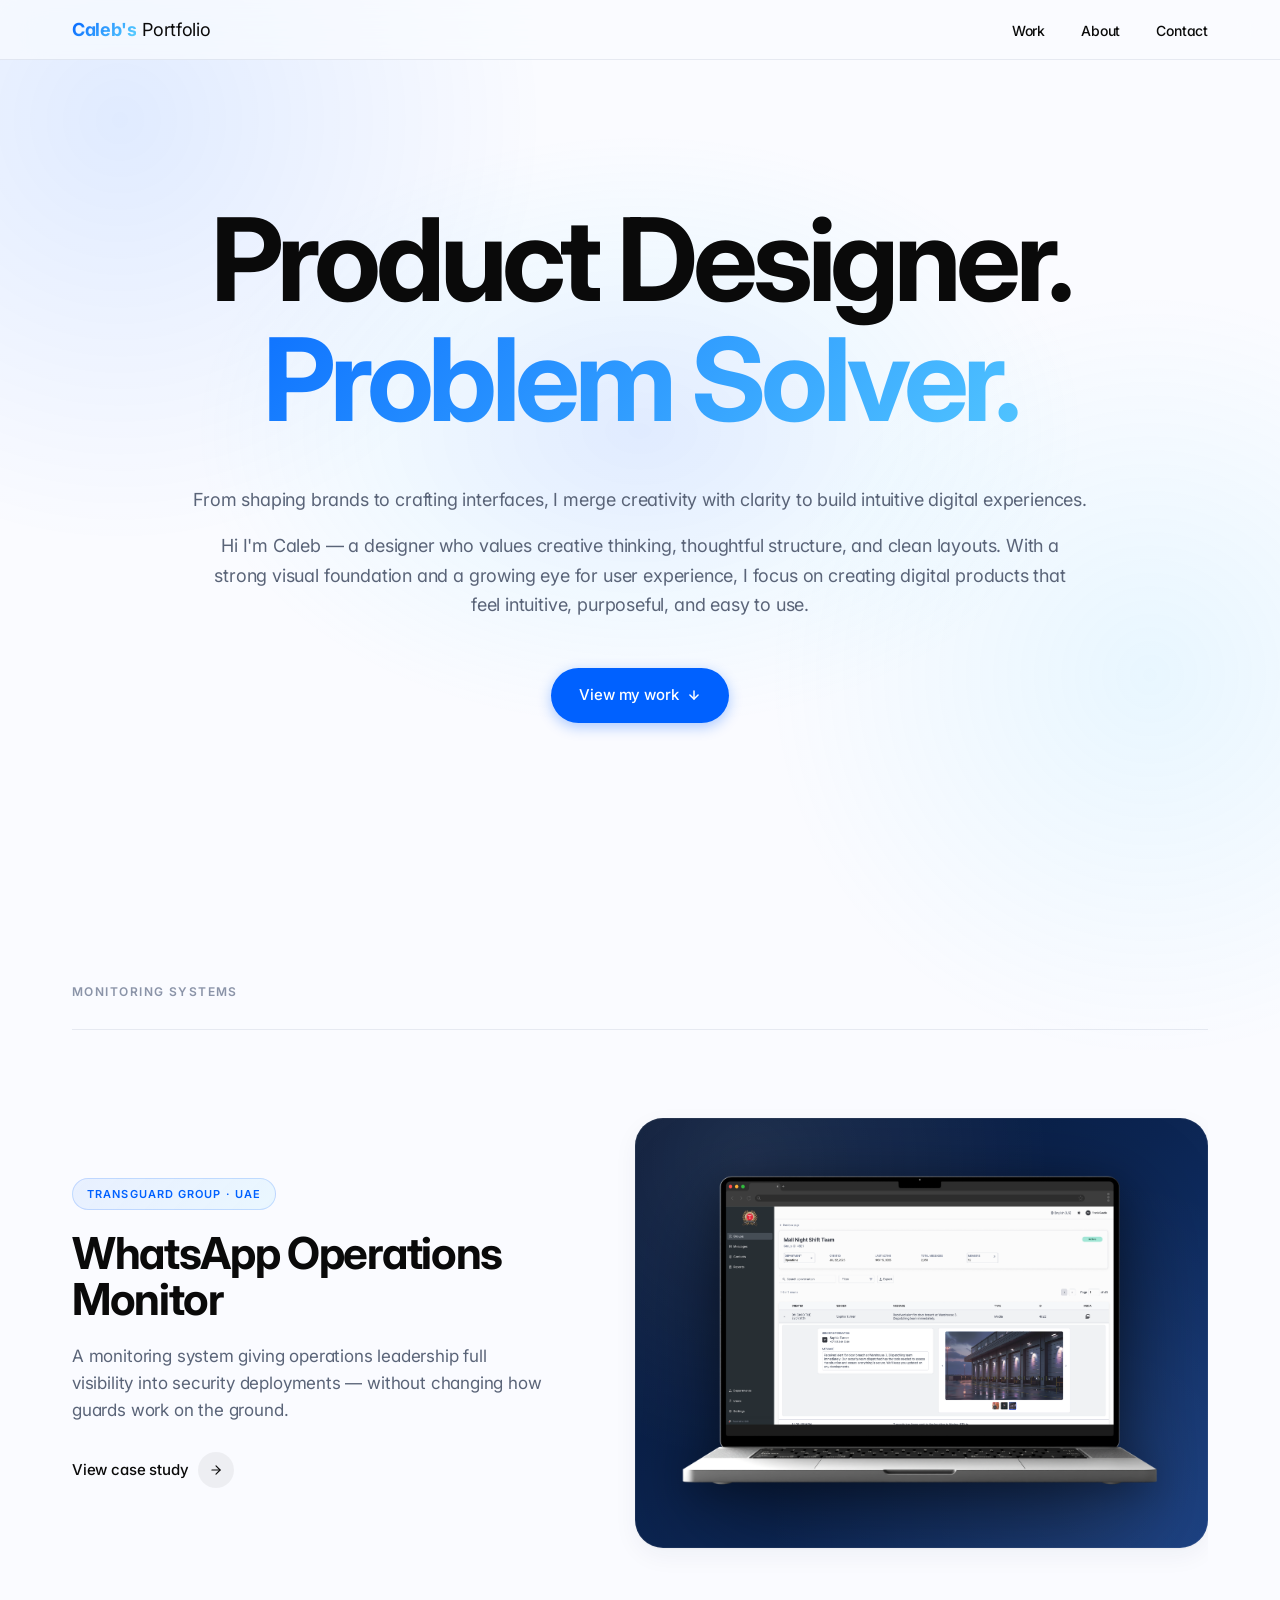
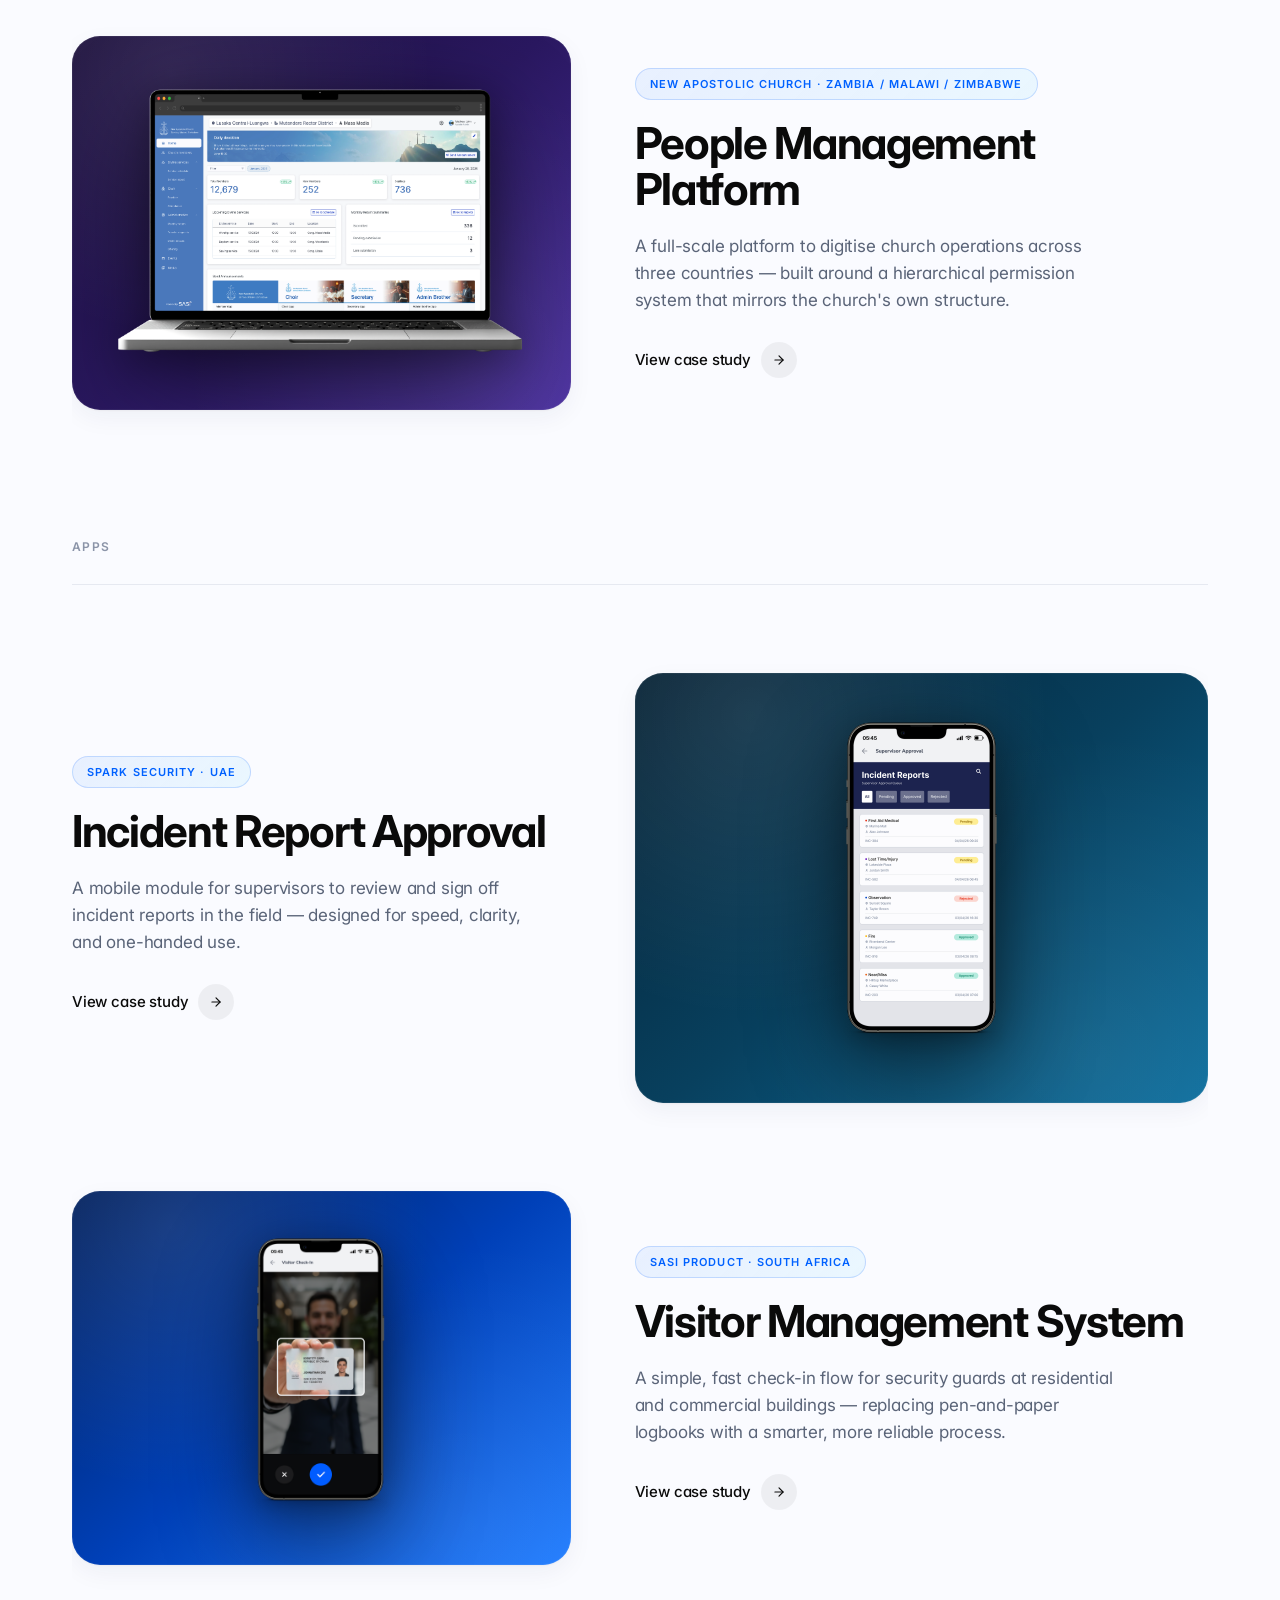
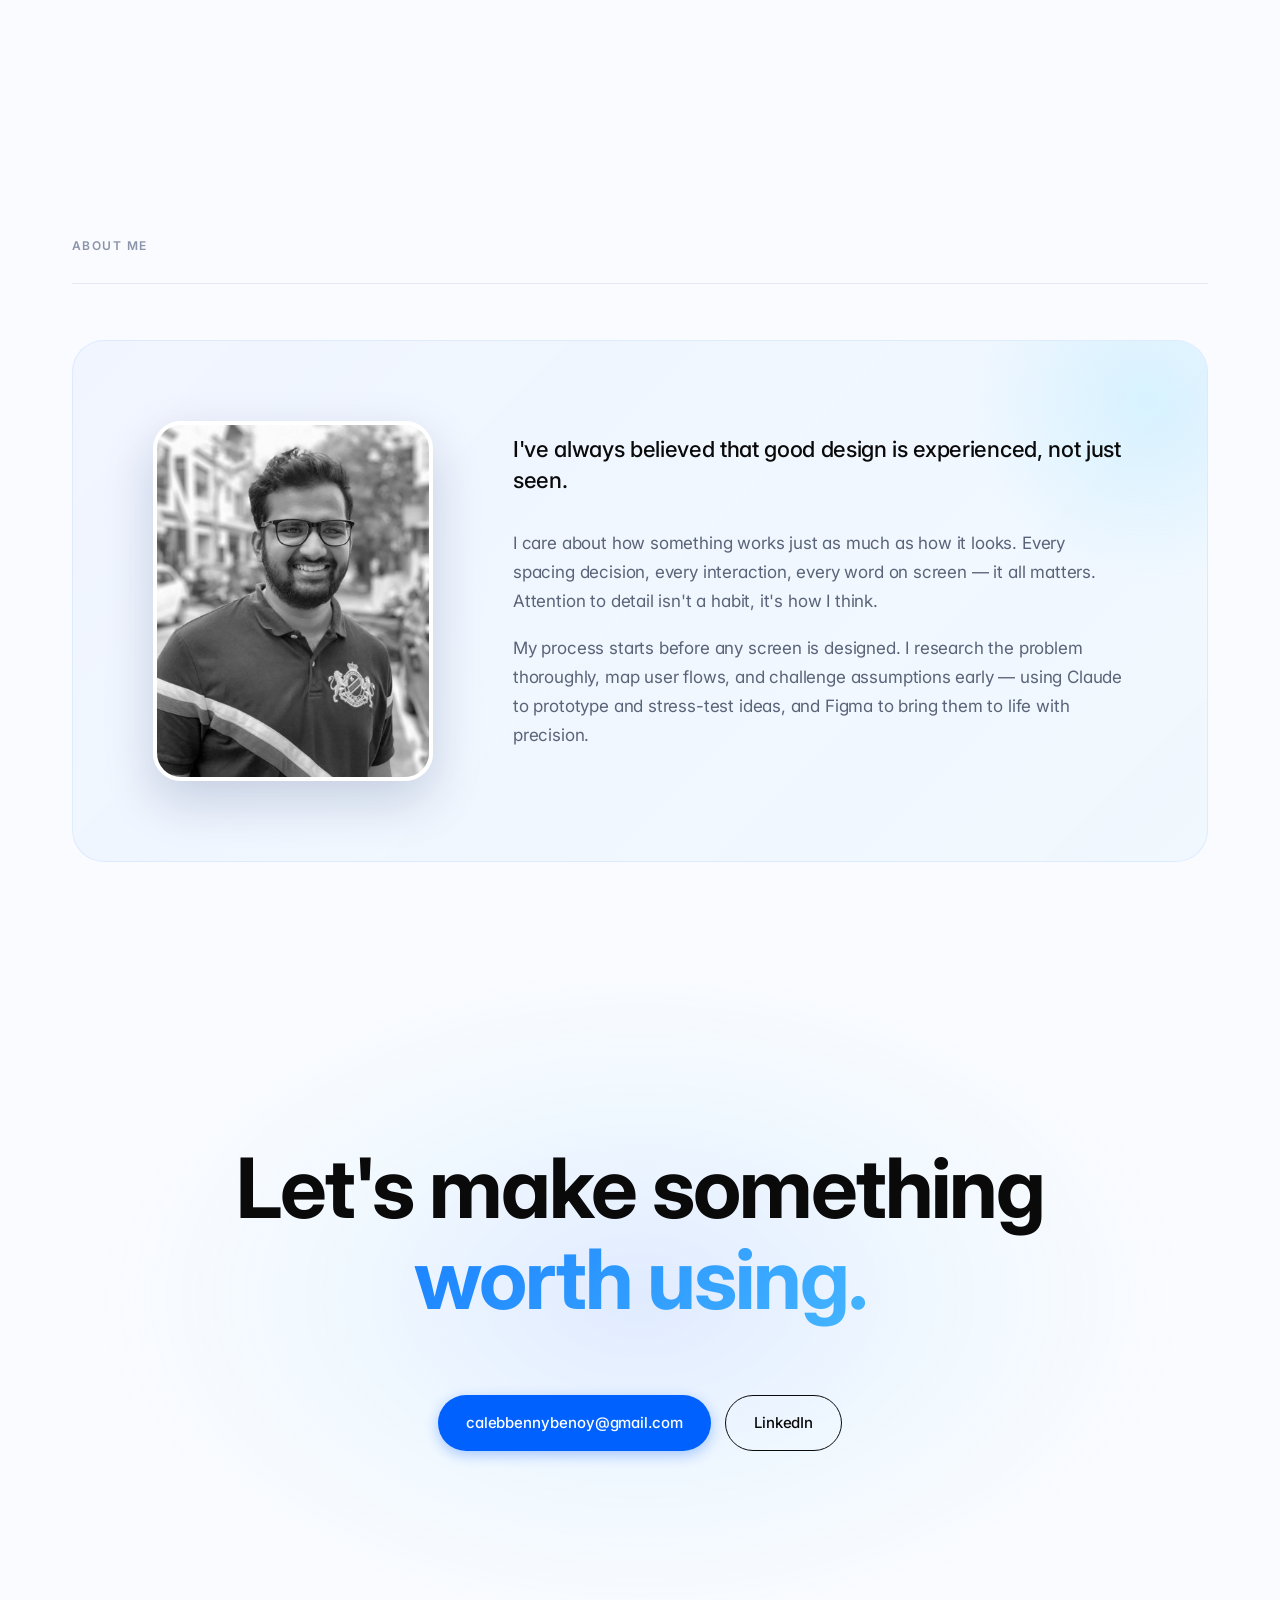
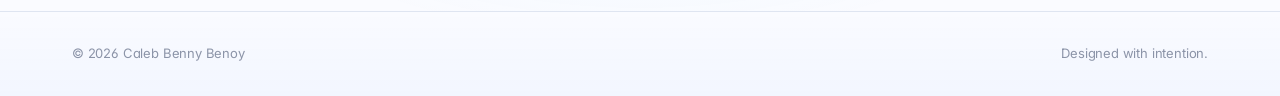
==== index.html @ bdde3ca7 "Initial portfolio upload" ====
<!doctype html>
<html lang="en">
<head>
  <meta charset="utf-8" />
  <meta name="viewport" content="width=device-width, initial-scale=1" />
  <title>Caleb Benny Benoy — Product Designer</title>
  <meta name="description" content="Caleb Benny Benoy — Product Designer based in Dubai. From shaping brands to crafting interfaces, I merge creativity with clarity to build intuitive digital experiences." />
  <link rel="preconnect" href="https://fonts.googleapis.com" />
  <link rel="preconnect" href="https://fonts.gstatic.com" crossorigin />
  <link href="https://fonts.googleapis.com/css2?family=Inter:wght@400;500;600;700&display=swap" rel="stylesheet" />
  <link rel="stylesheet" href="styles.css" />
</head>
<body>

  <!-- Nav -->
  <nav class="nav">
    <div class="nav-inner">
      <a href="#top" class="logo" aria-label="Caleb's Portfolio">
        <span class="logo-mark">Caleb's</span>
        <span class="logo-tail">Portfolio</span>
      </a>
      <ul class="nav-links">
        <li><a href="#work">Work</a></li>
        <li><a href="#about">About</a></li>
        <li><a href="#contact">Contact</a></li>
      </ul>
      <button class="nav-toggle" aria-label="Toggle menu" aria-expanded="false">
        <span></span><span></span>
      </button>
    </div>
  </nav>

  <!-- Hero -->
  <header class="hero" id="top">
    <div class="container">
      <h1>
        <span class="line">Product Designer.</span>
        <span class="line gradient-text">Problem Solver.</span>
      </h1>
      <p>From shaping brands to crafting interfaces, I merge creativity with clarity to build intuitive digital experiences.</p>
      <p>Hi I'm Caleb — a designer who values creative thinking, thoughtful structure, and clean layouts. With a strong visual foundation and a growing eye for user experience, I focus on creating digital products that feel intuitive, purposeful, and easy to use.</p>
      <div class="cta-wrap">
        <a href="#work" class="btn btn-primary">View my work
          <svg width="14" height="14" viewBox="0 0 24 24" fill="none" stroke="currentColor" stroke-width="2.5" stroke-linecap="round" stroke-linejoin="round" aria-hidden="true">
            <line x1="12" y1="5" x2="12" y2="19"></line>
            <polyline points="19 12 12 19 5 12"></polyline>
          </svg>
        </a>
      </div>
    </div>
  </header>

  <!-- Work -->
  <section id="work">
    <div class="container">

      <!-- Monitoring Systems -->
      <div class="work-group reveal">
        <span class="section-label">Monitoring Systems</span>

        <a href="project-1.html" class="project project-card">
          <div class="project-info">
            <span class="project-client">Transguard Group · UAE</span>
            <h3 class="project-title">WhatsApp Operations Monitor</h3>
            <p class="project-desc">A monitoring system giving operations leadership full visibility into security deployments — without changing how guards work on the ground.</p>
            <span class="project-link">View case study
              <span class="arrow">
                <svg viewBox="0 0 24 24" fill="none" stroke="currentColor" stroke-width="2" stroke-linecap="round" stroke-linejoin="round" aria-hidden="true">
                  <line x1="5" y1="12" x2="19" y2="12"></line>
                  <polyline points="12 5 19 12 12 19"></polyline>
                </svg>
              </span>
            </span>
          </div>
          <div class="project-visual tone-navy">
            <img class="mockup desktop" src="images/transguard-main.png" alt="Transguard messages preview" loading="lazy" decoding="async" />
          </div>
        </a>

        <a href="project-2.html" class="project project-card reverse">
          <div class="project-info">
            <span class="project-client">New Apostolic Church · Zambia / Malawi / Zimbabwe</span>
            <h3 class="project-title">People Management Platform</h3>
            <p class="project-desc">A full-scale platform to digitise church operations across three countries — built around a hierarchical permission system that mirrors the church's own structure.</p>
            <span class="project-link">View case study
              <span class="arrow">
                <svg viewBox="0 0 24 24" fill="none" stroke="currentColor" stroke-width="2" stroke-linecap="round" stroke-linejoin="round" aria-hidden="true">
                  <line x1="5" y1="12" x2="19" y2="12"></line>
                  <polyline points="12 5 19 12 12 19"></polyline>
                </svg>
              </span>
            </span>
          </div>
          <div class="project-visual tone-violet">
            <img class="mockup desktop" src="images/nachurch-main.png" alt="NA Church home page" loading="lazy" decoding="async" />
          </div>
        </a>
      </div>

      <!-- Apps -->
      <div class="work-group reveal">
        <span class="section-label">Apps</span>

        <a href="project-3.html" class="project project-card">
          <div class="project-info">
            <span class="project-client">Spark Security · UAE</span>
            <h3 class="project-title">Incident Report Approval</h3>
            <p class="project-desc">A mobile module for supervisors to review and sign off incident reports in the field — designed for speed, clarity, and one-handed use.</p>
            <span class="project-link">View case study
              <span class="arrow">
                <svg viewBox="0 0 24 24" fill="none" stroke="currentColor" stroke-width="2" stroke-linecap="round" stroke-linejoin="round" aria-hidden="true">
                  <line x1="5" y1="12" x2="19" y2="12"></line>
                  <polyline points="12 5 19 12 12 19"></polyline>
                </svg>
              </span>
            </span>
          </div>
          <div class="project-visual tone-teal">
            <img class="mockup phone" src="images/spark-main.png" alt="Spark supervisor approval" loading="lazy" decoding="async" />
          </div>
        </a>

        <a href="project-4.html" class="project project-card reverse">
          <div class="project-info">
            <span class="project-client">SASI Product · South Africa</span>
            <h3 class="project-title">Visitor Management System</h3>
            <p class="project-desc">A simple, fast check-in flow for security guards at residential and commercial buildings — replacing pen-and-paper logbooks with a smarter, more reliable process.</p>
            <span class="project-link">View case study
              <span class="arrow">
                <svg viewBox="0 0 24 24" fill="none" stroke="currentColor" stroke-width="2" stroke-linecap="round" stroke-linejoin="round" aria-hidden="true">
                  <line x1="5" y1="12" x2="19" y2="12"></line>
                  <polyline points="12 5 19 12 12 19"></polyline>
                </svg>
              </span>
            </span>
          </div>
          <div class="project-visual tone-cobalt">
            <img class="mockup phone" src="images/visitor-main.png" alt="Visitor scan ID screen" loading="lazy" decoding="async" />
          </div>
        </a>
      </div>

    </div>
  </section>

  <!-- About -->
  <section id="about" class="about reveal">
    <div class="container">
      <span class="section-label">About me</span>
      <div class="about-panel">
        <div class="about-grid">
          <img class="about-photo" src="images/caleb.jpg" alt="Caleb Benny Benoy" loading="lazy" decoding="async" />
          <div class="about-content">
            <p class="about-lead">I've always believed that good design is experienced, not just seen.</p>
            <p class="about-body">I care about how something works just as much as how it looks. Every spacing decision, every interaction, every word on screen — it all matters. Attention to detail isn't a habit, it's how I think.</p>
            <p class="about-body">My process starts before any screen is designed. I research the problem thoroughly, map user flows, and challenge assumptions early — using Claude to prototype and stress-test ideas, and Figma to bring them to life with precision.</p>
          </div>
        </div>
      </div>
    </div>
  </section>

  <!-- Contact -->
  <section id="contact" class="contact reveal">
    <div class="container">
      <h2>
        <span class="line">Let's make something</span>
        <span class="line gradient-text">worth using.</span>
      </h2>
      <div class="contact-actions">
        <a href="mailto:calebbennybenoy@gmail.com" class="btn btn-primary">calebbennybenoy@gmail.com</a>
        <a href="https://www.linkedin.com/in/calebbennybenoy/" target="_blank" rel="noopener" class="btn btn-outline">LinkedIn</a>
      </div>
    </div>
  </section>

  <!-- Footer -->
  <footer class="footer">
    <div class="footer-inner">
      <span>© 2026 Caleb Benny Benoy</span>
      <span>Designed with intention.</span>
    </div>
  </footer>

  <script src="script.js"></script>
</body>
</html>
---- styles.css ----
/* ============================================================
   Caleb Benny Benoy — Portfolio
   ============================================================ */

:root {
  --bg: #fafbff;
  --bg-tint: #f3f6ff;
  --text: #0a0a0a;
  --text-soft: #5a6478;
  --text-muted: #8b94a8;
  --border: rgba(10, 30, 80, 0.08);
  --grad-from: #0061ff;
  --grad-to: #60d7ff;
  --gradient: linear-gradient(135deg, #0061ff 0%, #60d7ff 100%);

  /* Per-project tinted panels — all dark for a premium product-shot feel,
     but each tinted differently so the work section reads with rhythm. */
  --panel-navy: linear-gradient(140deg, #061634 0%, #0c2552 50%, #143b80 100%);
  --panel-violet: linear-gradient(140deg, #1a0e3a 0%, #2a1860 50%, #4a2fa0 100%);
  --panel-teal: linear-gradient(140deg, #042033 0%, #08405e 50%, #0c6e9e 100%);
  --panel-cobalt: linear-gradient(140deg, #001f5c 0%, #0040b8 50%, #1f7cff 100%);

  --shadow-card: 0 1px 2px rgba(10, 10, 10, 0.04), 0 8px 24px rgba(10, 30, 80, 0.05);
  --shadow-card-hover: 0 4px 12px rgba(0, 97, 255, 0.10), 0 28px 70px rgba(0, 97, 255, 0.20);
  --shadow-mockup: 0 30px 60px rgba(0, 0, 0, 0.45), 0 10px 24px rgba(0, 0, 0, 0.32);
  --ease: cubic-bezier(0.22, 1, 0.36, 1);
}

* { box-sizing: border-box; margin: 0; padding: 0; }

html { scroll-behavior: smooth; -webkit-text-size-adjust: 100%; }

body {
  font-family: 'Inter', -apple-system, BlinkMacSystemFont, 'Segoe UI', sans-serif;
  background: var(--bg);
  color: var(--text);
  line-height: 1.5;
  -webkit-font-smoothing: antialiased;
  -moz-osx-font-smoothing: grayscale;
  font-feature-settings: 'cv11', 'ss01';
  letter-spacing: -0.011em;
  position: relative;
  overflow-x: hidden;
}

/* Soft ambient color washes that make the page feel alive
   without competing with content. */
body::before,
body::after {
  content: '';
  position: fixed;
  z-index: -1;
  border-radius: 50%;
  pointer-events: none;
  will-change: transform;
}

body::before {
  width: 1000px;
  height: 1000px;
  top: -380px;
  left: -380px;
  background: radial-gradient(circle, rgba(0, 97, 255, 0.10), transparent 60%);
}

body::after {
  width: 900px;
  height: 900px;
  top: 25%;
  right: -320px;
  background: radial-gradient(circle, rgba(96, 215, 255, 0.11), transparent 60%);
}

a { color: inherit; text-decoration: none; }
img { max-width: 100%; display: block; }
button { font-family: inherit; cursor: pointer; border: none; background: none; }

.container {
  max-width: 1200px;
  margin: 0 auto;
  padding: 0 32px;
  position: relative;
  z-index: 1;
}

.gradient-text {
  background: var(--gradient);
  -webkit-background-clip: text;
  background-clip: text;
  -webkit-text-fill-color: transparent;
  color: transparent;
  /* Prevent descender clipping on bg-clip text */
  padding-bottom: 0.12em;
  display: inline-block;
}

/* ============================================================
   Navigation
   ============================================================ */

.nav {
  position: fixed;
  top: 0;
  left: 0;
  right: 0;
  z-index: 100;
  background: rgba(250, 251, 255, 0.72);
  backdrop-filter: saturate(180%) blur(20px);
  -webkit-backdrop-filter: saturate(180%) blur(20px);
  border-bottom: 1px solid var(--border);
  will-change: transform;
  contain: layout style;
}

.nav-inner {
  max-width: 1200px;
  margin: 0 auto;
  padding: 16px 32px;
  display: flex;
  align-items: center;
  justify-content: space-between;
}

.logo {
  font-size: 18px;
  letter-spacing: -0.02em;
  display: flex;
  gap: 6px;
}

.logo-mark {
  font-weight: 700;
  background: var(--gradient);
  -webkit-background-clip: text;
  background-clip: text;
  -webkit-text-fill-color: transparent;
}

.logo-tail { font-weight: 400; color: var(--text); }

.nav-links {
  display: flex;
  gap: 36px;
  list-style: none;
}

.nav-links a {
  font-size: 14px;
  font-weight: 500;
  color: var(--text);
  transition: opacity 0.2s var(--ease);
}

.nav-links a:hover { opacity: 0.6; }

.nav-toggle {
  display: none;
  width: 28px;
  height: 28px;
  position: relative;
}

.nav-toggle span {
  position: absolute;
  left: 4px;
  right: 4px;
  height: 1.5px;
  background: var(--text);
  transition: transform 0.3s var(--ease), opacity 0.2s var(--ease);
}

.nav-toggle span:nth-child(1) { top: 9px; }
.nav-toggle span:nth-child(2) { top: 18px; }

/* ============================================================
   Hero
   ============================================================ */

.hero {
  padding: 200px 0 140px;
  text-align: center;
  position: relative;
}

.hero::before {
  content: '';
  position: absolute;
  top: 50%;
  left: 50%;
  transform: translate(-50%, -50%) translateZ(0);
  width: 900px;
  height: 600px;
  background: radial-gradient(ellipse at center,
    rgba(0, 97, 255, 0.10) 0%,
    rgba(96, 215, 255, 0.06) 40%,
    transparent 70%);
  z-index: 0;
  pointer-events: none;
}

.hero h1 {
  font-size: clamp(56px, 9vw, 124px);
  font-weight: 700;
  line-height: 1.04;
  letter-spacing: -0.045em;
  margin-bottom: 32px;
}

.hero h1 .line {
  display: block;
  opacity: 0;
  transform: translateY(28px);
  animation: heroRise 0.9s var(--ease) forwards;
}

.hero h1 .line:nth-child(1) { animation-delay: 0.15s; }
.hero h1 .line:nth-child(2) { animation-delay: 0.3s; }

.hero p {
  font-size: 18px;
  line-height: 1.65;
  color: var(--text-soft);
  max-width: 880px;
  margin: 0 auto 16px;
  opacity: 0;
  transform: translateY(20px);
  animation: heroRise 0.9s var(--ease) 0.5s forwards;
  text-wrap: pretty;
}

.hero p:first-of-type {
  max-width: min(1140px, calc(100vw - 48px));
}

.hero p + p {
  animation-delay: 0.6s;
  margin-bottom: 48px;
}

.hero .cta-wrap {
  opacity: 0;
  transform: translateY(20px);
  animation: heroRise 0.9s var(--ease) 0.75s forwards;
}

@keyframes heroRise {
  to { opacity: 1; transform: translateY(0); }
}

.btn {
  display: inline-flex;
  align-items: center;
  gap: 8px;
  padding: 16px 28px;
  border-radius: 999px;
  font-size: 15px;
  font-weight: 500;
  letter-spacing: -0.005em;
  transition: transform 0.2s var(--ease), box-shadow 0.2s var(--ease), background 0.2s var(--ease);
}

.btn-primary {
  background: var(--grad-from);
  color: white;
  box-shadow: 0 4px 14px rgba(0, 97, 255, 0.32);
}

.btn-primary:hover {
  transform: translateY(-1px);
  box-shadow: 0 8px 26px rgba(0, 97, 255, 0.42);
  background: #0052d6;
}

.btn-outline {
  border: 1.5px solid var(--text);
  color: var(--text);
}

.btn-outline:hover {
  background: var(--text);
  color: white;
  transform: translateY(-1px);
}

/* ============================================================
   Section frame
   ============================================================ */

section {
  padding: 120px 0;
  position: relative;
}

.section-label {
  display: block;
  font-size: 12px;
  font-weight: 600;
  text-transform: uppercase;
  letter-spacing: 0.12em;
  color: var(--text-muted);
  padding-bottom: 28px;
  margin-bottom: 56px;
  border-bottom: 1px solid var(--border);
}

/* ============================================================
   Work cards
   ============================================================ */

.work-group {
  margin-bottom: 96px;
  content-visibility: auto;
  contain-intrinsic-size: auto 800px;
}
.work-group:last-child { margin-bottom: 0; }

.project {
  display: grid;
  grid-template-columns: 1fr 1.15fr;
  gap: 64px;
  align-items: center;
  padding: 32px 0;
  margin-bottom: 24px;
}

.project:last-child { margin-bottom: 0; }

.project.reverse .project-info { order: 2; }
.project.reverse .project-visual { order: 1; }

.project-info {
  display: flex;
  flex-direction: column;
  gap: 20px;
}

.project-client {
  display: inline-flex;
  align-items: center;
  align-self: flex-start;
  font-size: 11px;
  font-weight: 600;
  text-transform: uppercase;
  letter-spacing: 0.1em;
  color: var(--grad-from);
  background: linear-gradient(135deg, rgba(0, 97, 255, 0.07), rgba(96, 215, 255, 0.10));
  border: 1px solid rgba(0, 97, 255, 0.18);
  padding: 7px 14px;
  border-radius: 999px;
  width: fit-content;
  max-width: 100%;
}

.project-title {
  font-size: clamp(32px, 4vw, 44px);
  font-weight: 700;
  line-height: 1.05;
  letter-spacing: -0.03em;
  color: var(--text);
}

.project-desc {
  font-size: 17px;
  line-height: 1.6;
  color: var(--text-soft);
  max-width: 480px;
}

.project-link {
  display: inline-flex;
  align-items: center;
  gap: 10px;
  font-size: 15px;
  font-weight: 500;
  color: var(--text);
  margin-top: 8px;
  width: fit-content;
  transition: color 0.2s var(--ease);
}

.project-link .arrow {
  display: inline-flex;
  width: 36px;
  height: 36px;
  border-radius: 999px;
  background: rgba(10, 10, 10, 0.05);
  align-items: center;
  justify-content: center;
  transition: background 0.25s var(--ease), color 0.25s var(--ease), transform 0.25s var(--ease);
}

.project-link .arrow svg { width: 14px; height: 14px; }

.project-card:hover .project-link { color: var(--grad-from); }
.project-card:hover .project-link .arrow {
  background: var(--gradient);
  color: white;
  transform: translateX(4px);
}

.project-visual {
  position: relative;
  aspect-ratio: 4 / 3;
  border-radius: 28px;
  overflow: hidden;
  display: flex;
  align-items: center;
  justify-content: center;
  padding: 36px;
  transition: transform 0.4s var(--ease);
  cursor: pointer;
  box-shadow: var(--shadow-card);
  will-change: transform;
}

.project-visual.tone-navy   { background: var(--panel-navy); }
.project-visual.tone-violet { background: var(--panel-violet); }
.project-visual.tone-teal   { background: var(--panel-teal); }
.project-visual.tone-cobalt { background: var(--panel-cobalt); }

.project-visual::before {
  content: '';
  position: absolute;
  inset: 0;
  background:
    radial-gradient(circle at 20% 10%, rgba(255, 255, 255, 0.10), transparent 50%),
    radial-gradient(circle at 80% 90%, rgba(255, 255, 255, 0.06), transparent 55%);
  pointer-events: none;
}

.project-visual::after {
  content: '';
  position: absolute;
  inset: 0;
  border-radius: inherit;
  border: 1px solid rgba(255, 255, 255, 0.06);
  pointer-events: none;
}

.project-card:hover .project-visual {
  transform: translateY(-6px);
}

/* Single floating mockup — transparent PNG, no chrome behind it */
.mockup {
  position: relative;
  z-index: 1;
  max-width: 100%;
  max-height: 100%;
  filter: drop-shadow(0 30px 50px rgba(0, 0, 0, 0.45))
          drop-shadow(0 8px 18px rgba(0, 0, 0, 0.30));
  transition: transform 0.5s var(--ease);
}

.mockup.desktop {
  width: 100%;
  max-height: 100%;
  object-fit: contain;
}

.mockup.phone {
  height: 100%;
  width: auto;
  max-width: 100%;
  object-fit: contain;
}

.project-card:hover .mockup { transform: translateY(-4px); }

/* ============================================================
   About
   ============================================================ */

.about {
  padding: 120px 0;
}

.about-panel {
  background: linear-gradient(135deg,
    rgba(0, 97, 255, 0.04) 0%,
    rgba(96, 215, 255, 0.06) 100%);
  border: 1px solid rgba(0, 97, 255, 0.08);
  border-radius: 32px;
  padding: 80px;
  position: relative;
  overflow: hidden;
}

.about-panel::before {
  content: '';
  position: absolute;
  top: -120px;
  right: -120px;
  width: 360px;
  height: 360px;
  border-radius: 50%;
  background: radial-gradient(circle, rgba(96, 215, 255, 0.18), transparent 70%);
  pointer-events: none;
}

.about-grid {
  display: grid;
  grid-template-columns: auto 1fr;
  gap: 80px;
  align-items: center;
  position: relative;
  z-index: 1;
}

.about-content { max-width: 640px; }

.about-lead {
  font-size: 22px;
  line-height: 1.45;
  font-weight: 500;
  color: var(--text);
  margin-bottom: 32px;
  letter-spacing: -0.015em;
}

.about-body {
  font-size: 17px;
  line-height: 1.7;
  color: var(--text-soft);
  margin-bottom: 18px;
}

.about-photo {
  width: 280px;
  height: 360px;
  border-radius: 28px;
  object-fit: cover;
  box-shadow: 0 20px 50px rgba(0, 30, 90, 0.18);
  border: 4px solid white;
}

/* ============================================================
   Contact
   ============================================================ */

.contact {
  text-align: center;
  padding: 160px 0;
  position: relative;
  overflow: hidden;
}

.contact::before {
  content: '';
  position: absolute;
  top: 50%;
  left: 50%;
  transform: translate(-50%, -50%);
  width: 1100px;
  height: 700px;
  background: radial-gradient(ellipse at center,
    rgba(0, 97, 255, 0.10) 0%,
    rgba(96, 215, 255, 0.06) 40%,
    transparent 70%);
  z-index: 0;
  pointer-events: none;
}

.contact h2 {
  font-size: clamp(44px, 6.5vw, 88px);
  font-weight: 700;
  line-height: 1.1;
  letter-spacing: -0.025em;
  margin-bottom: 56px;
  padding-bottom: 0.05em;
}

.contact h2 .line { display: block; }

.contact-actions {
  display: flex;
  gap: 14px;
  justify-content: center;
  flex-wrap: wrap;
  position: relative;
  z-index: 1;
}

/* ============================================================
   Footer
   ============================================================ */

.footer {
  border-top: 1px solid var(--border);
  padding: 32px 0;
  font-size: 13px;
  color: var(--text-muted);
  background: linear-gradient(to bottom, transparent, rgba(0, 97, 255, 0.03));
}

.footer-inner {
  max-width: 1200px;
  margin: 0 auto;
  padding: 0 32px;
  display: flex;
  justify-content: space-between;
  align-items: center;
  flex-wrap: wrap;
  gap: 12px;
}

/* ============================================================
   Project (case study) page
   ============================================================ */

.case {
  padding: 200px 0 160px;
  text-align: center;
  min-height: 70vh;
  display: flex;
  flex-direction: column;
  justify-content: center;
}

.case-eyebrow {
  font-size: 12px;
  font-weight: 600;
  text-transform: uppercase;
  letter-spacing: 0.12em;
  color: var(--text-muted);
  margin-bottom: 24px;
}

.case h1 {
  font-size: clamp(40px, 6vw, 72px);
  font-weight: 700;
  line-height: 1.05;
  letter-spacing: -0.035em;
  max-width: 880px;
  margin: 0 auto 32px;
}

.case-soon {
  font-size: 17px;
  color: var(--text-soft);
  margin-bottom: 48px;
}

.case-back {
  display: inline-flex;
  align-items: center;
  gap: 8px;
  font-size: 15px;
  font-weight: 500;
  color: var(--text);
  align-self: center;
  margin: 0 auto;
  transition: color 0.2s var(--ease);
}

.case-back:hover { color: var(--grad-from); }

/* ============================================================
   Scroll-reveal
   ============================================================ */

.reveal {
  opacity: 0;
  transform: translateY(24px);
  transition: opacity 0.6s var(--ease), transform 0.6s var(--ease);
  will-change: opacity, transform;
}

.reveal.in {
  opacity: 1;
  transform: translateY(0);
  will-change: auto;
}

/* ============================================================
   Responsive
   ============================================================ */

@media (max-width: 900px) {
  .container { padding: 0 24px; }

  .nav-inner { padding: 14px 24px; }

  .nav-links {
    position: absolute;
    top: 100%;
    left: 0;
    right: 0;
    flex-direction: column;
    gap: 0;
    background: rgba(250, 251, 255, 0.96);
    backdrop-filter: saturate(180%) blur(20px);
    border-bottom: 1px solid var(--border);
    padding: 8px 24px 16px;
    transform: translateY(-8px);
    opacity: 0;
    pointer-events: none;
    transition: opacity 0.2s var(--ease), transform 0.2s var(--ease);
  }

  .nav-links.open { opacity: 1; transform: translateY(0); pointer-events: auto; }
  .nav-links li { padding: 10px 0; border-bottom: 1px solid var(--border); }
  .nav-links li:last-child { border-bottom: none; }
  .nav-toggle { display: block; }

  .hero { padding: 140px 0 100px; }

  section { padding: 80px 0; }

  .project {
    grid-template-columns: 1fr;
    gap: 32px;
  }

  .project.reverse .project-info,
  .project.reverse .project-visual { order: initial; }

  .project-visual { aspect-ratio: 5 / 4; padding: 28px; }

  .about-panel { padding: 48px 32px; }

  .about-grid {
    grid-template-columns: 1fr;
    gap: 40px;
    text-align: left;
  }

  .about-photo { width: 220px; height: 280px; }

  .contact { padding: 100px 0; }

  .footer-inner { padding: 0 24px; flex-direction: column; align-items: flex-start; }
}

@media (max-width: 520px) {
  .hero h1 { font-size: 56px; }
  .project-visual { padding: 20px; }
  .about-panel { padding: 36px 24px; border-radius: 24px; }
}

@media (prefers-reduced-motion: reduce) {
  *, *::before, *::after { animation-duration: 0.01ms !important; transition-duration: 0.01ms !important; }
  .reveal { opacity: 1; transform: none; }
  .hero h1 .line, .hero p, .hero .cta-wrap { opacity: 1; transform: none; animation: none; }
}
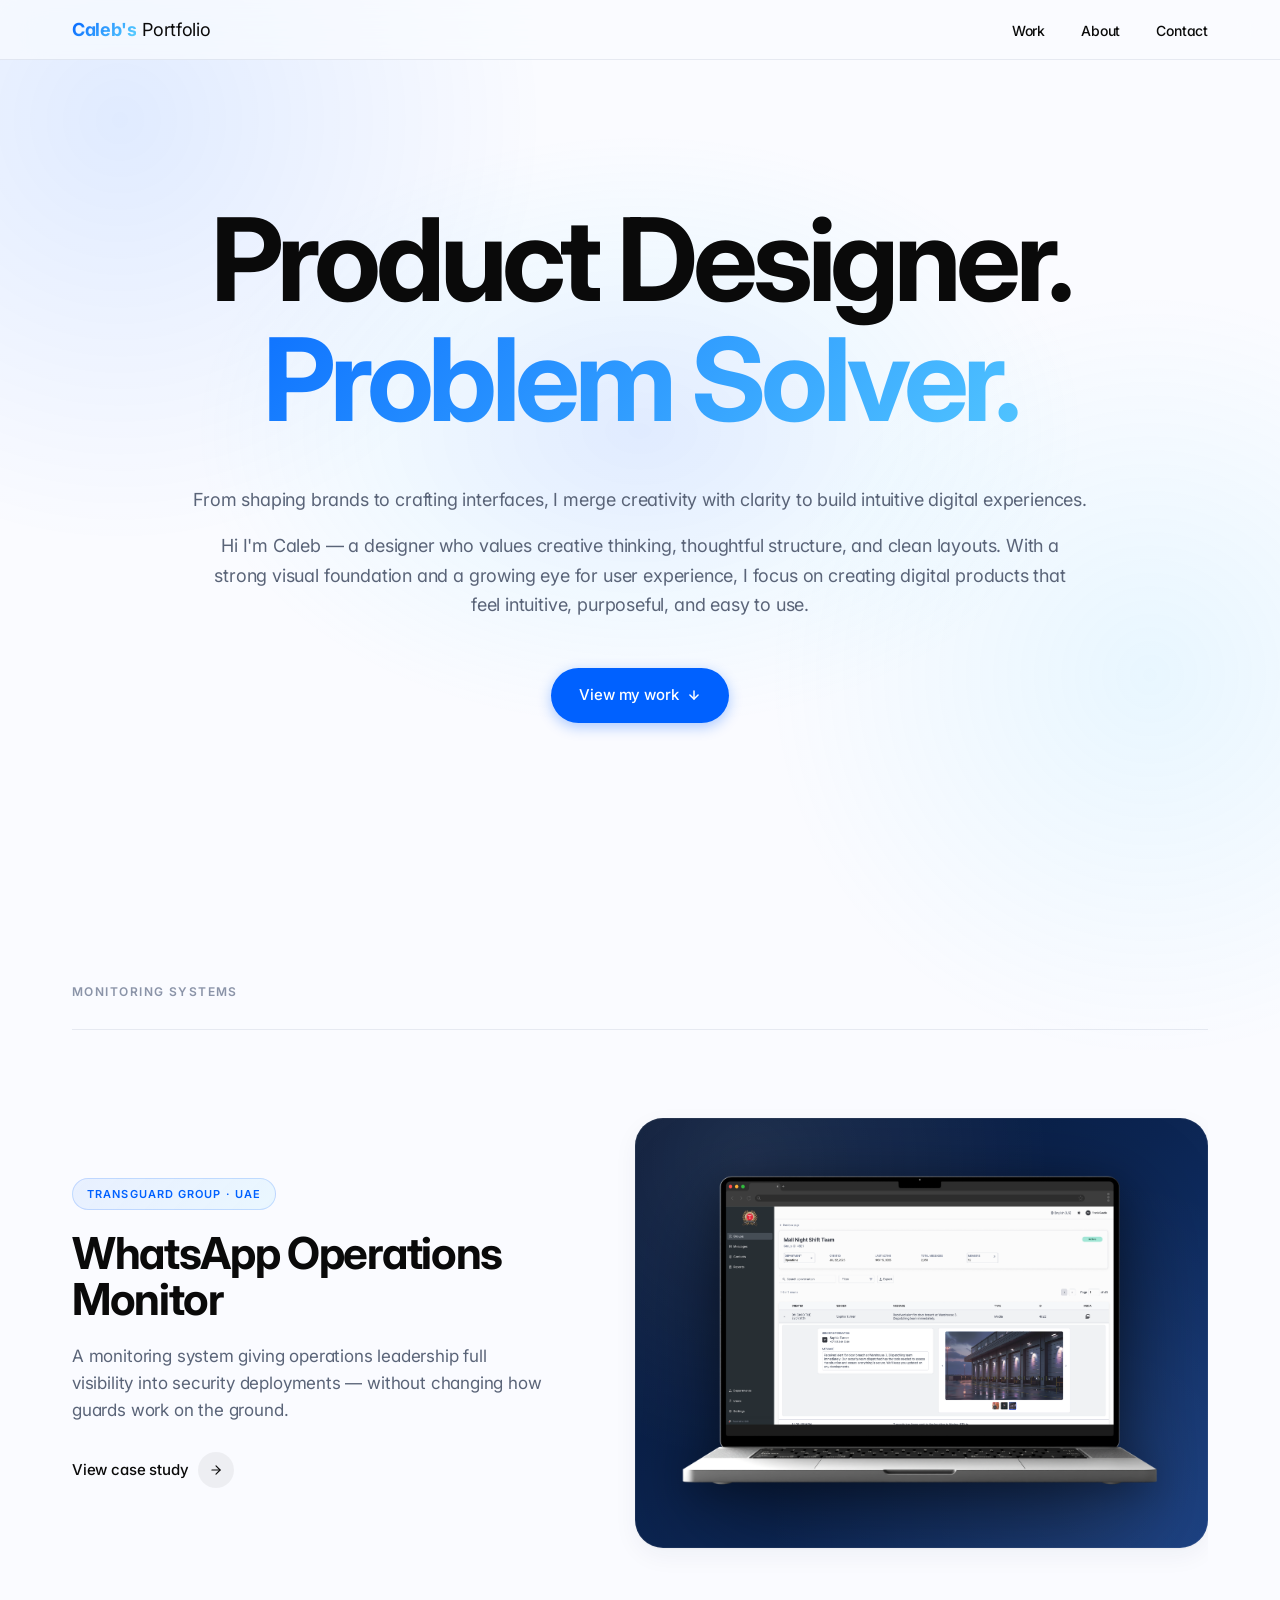
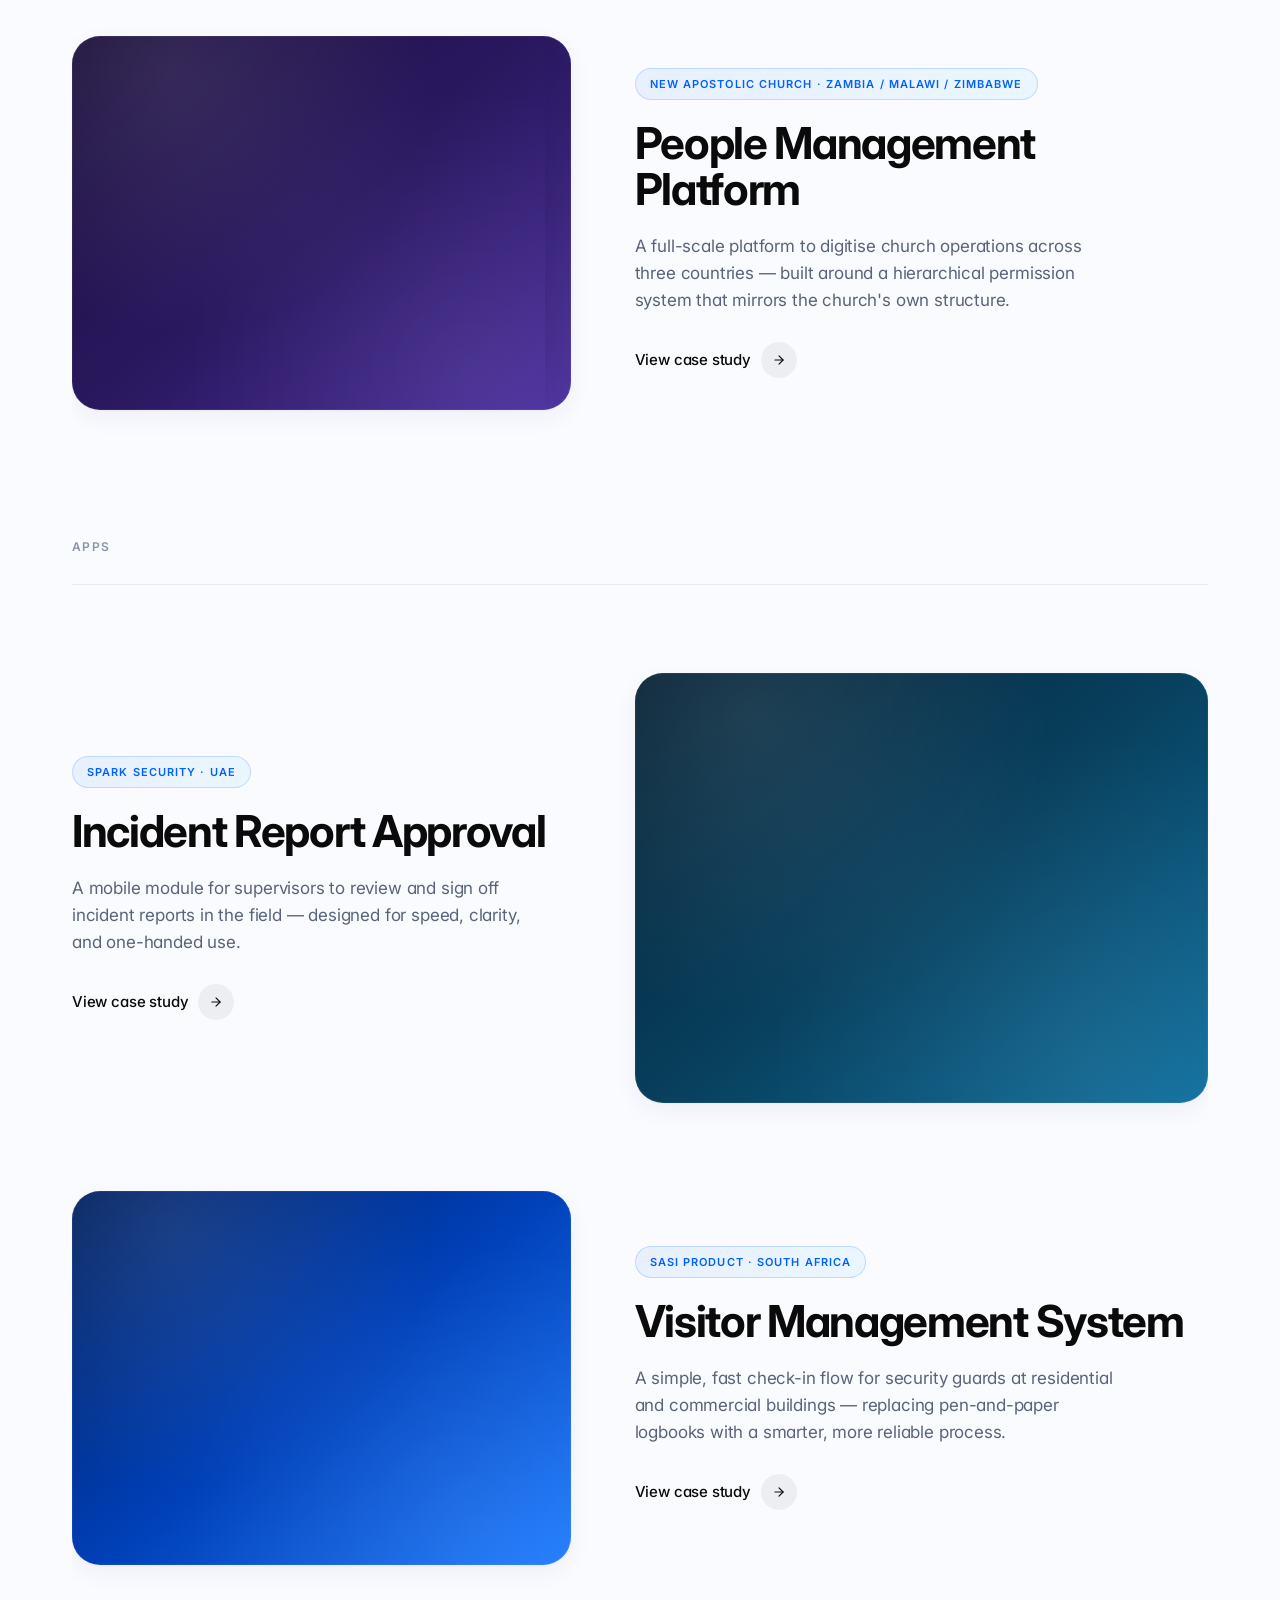
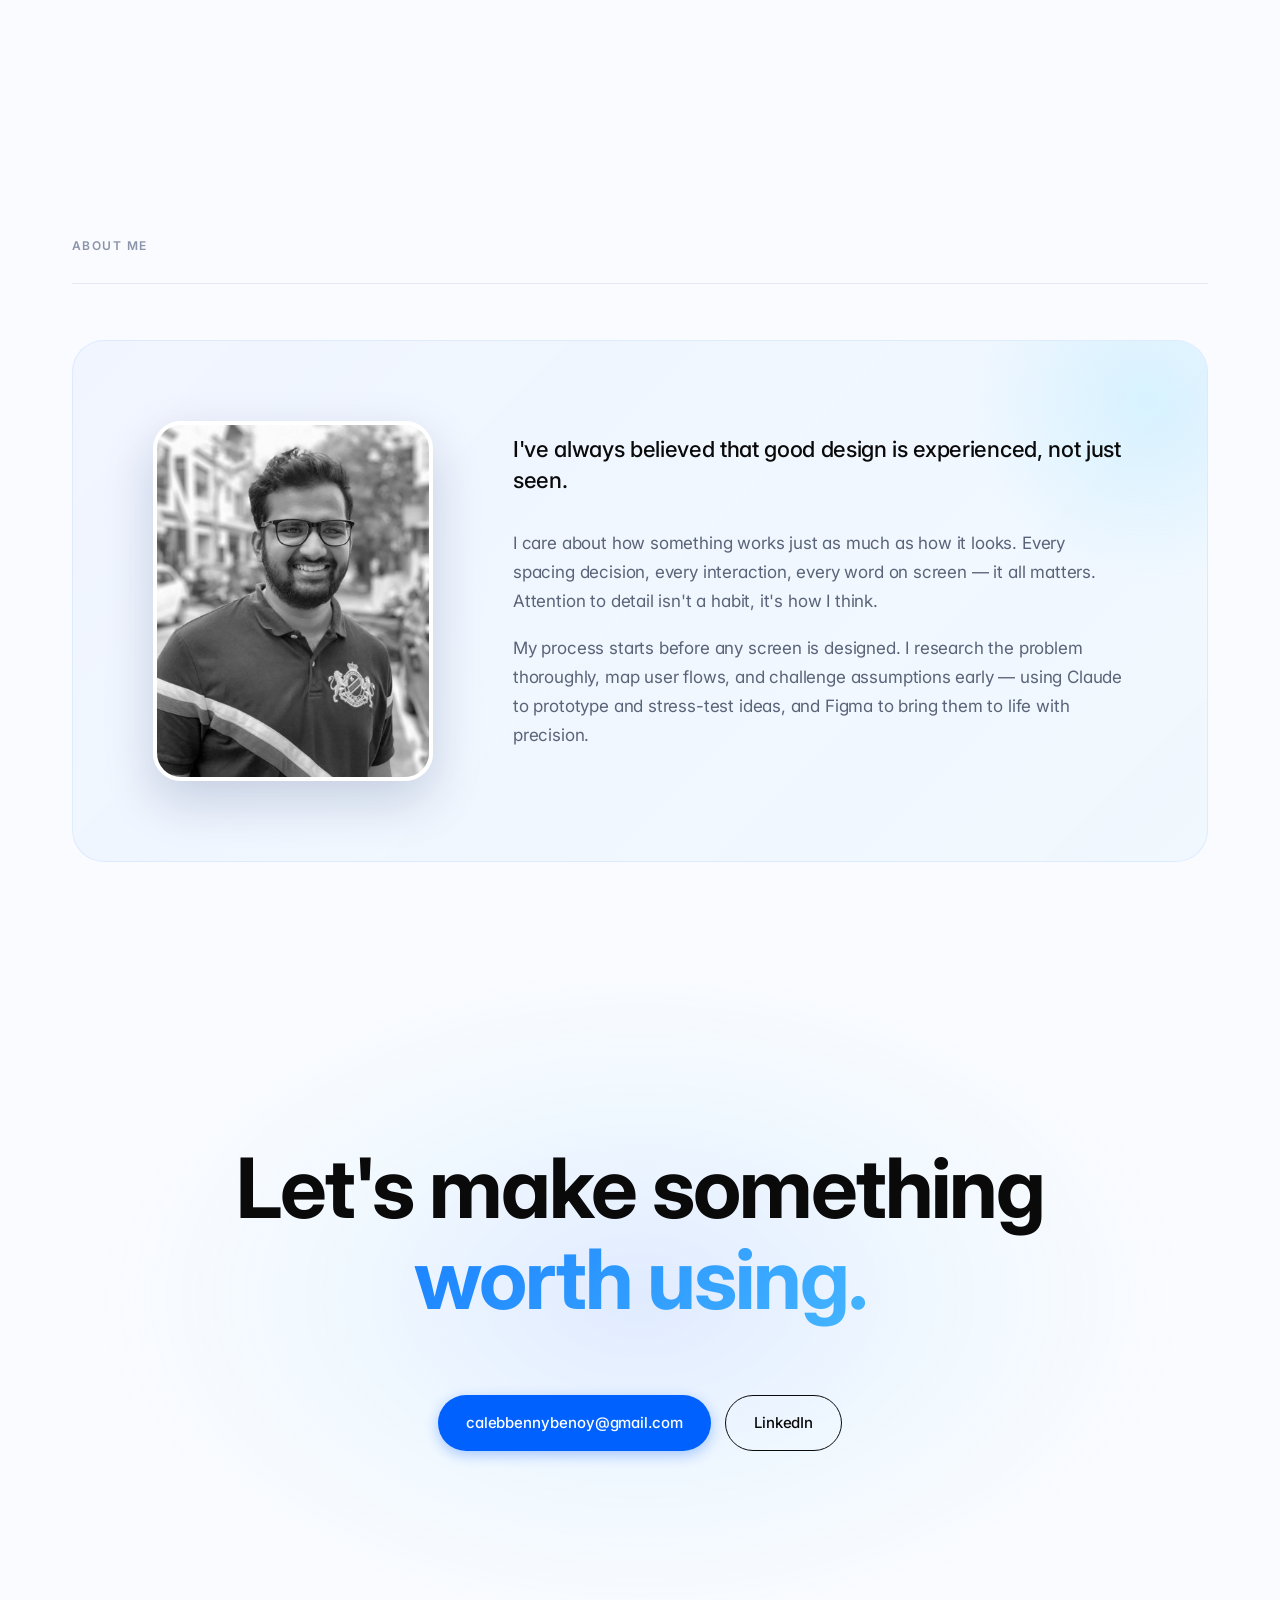
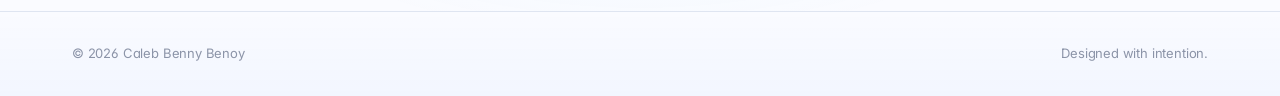
==== commit 3d83e67e: "Add cache-busting to CSS and JS references Forces mobile browsers to fetch fresh files instead of se" ====
--- a/index.html
+++ b/index.html
@@ -2,13 +2,13 @@
 <html lang="en">
 <head>
   <meta charset="utf-8" />
-  <meta name="viewport" content="width=device-width, initial-scale=1" />
+  <meta name="viewport" content="width=device-width, initial-scale=1, maximum-scale=1, user-scalable=no" />
   <title>Caleb Benny Benoy — Product Designer</title>
   <meta name="description" content="Caleb Benny Benoy — Product Designer based in Dubai. From shaping brands to crafting interfaces, I merge creativity with clarity to build intuitive digital experiences." />
   <link rel="preconnect" href="https://fonts.googleapis.com" />
   <link rel="preconnect" href="https://fonts.gstatic.com" crossorigin />
   <link href="https://fonts.googleapis.com/css2?family=Inter:wght@400;500;600;700&display=swap" rel="stylesheet" />
-  <link rel="stylesheet" href="styles.css" />
+  <link rel="stylesheet" href="styles.css?v=2" />
 </head>
 <body>
 
@@ -182,6 +182,6 @@
     </div>
   </footer>
 
-  <script src="script.js"></script>
+  <script src="script.js?v=2"></script>
 </body>
 </html>
--- a/styles.css
+++ b/styles.css
@@ -28,7 +28,11 @@
 
 * { box-sizing: border-box; margin: 0; padding: 0; }
 
-html { scroll-behavior: smooth; -webkit-text-size-adjust: 100%; }
+html {
+  scroll-behavior: smooth;
+  -webkit-text-size-adjust: 100%;
+  overflow-x: hidden;
+}
 
 body {
   font-family: 'Inter', -apple-system, BlinkMacSystemFont, 'Segoe UI', sans-serif;
@@ -41,6 +45,7 @@
   letter-spacing: -0.011em;
   position: relative;
   overflow-x: hidden;
+  overscroll-behavior-x: none;
 }
 
 /* Soft ambient color washes that make the page feel alive
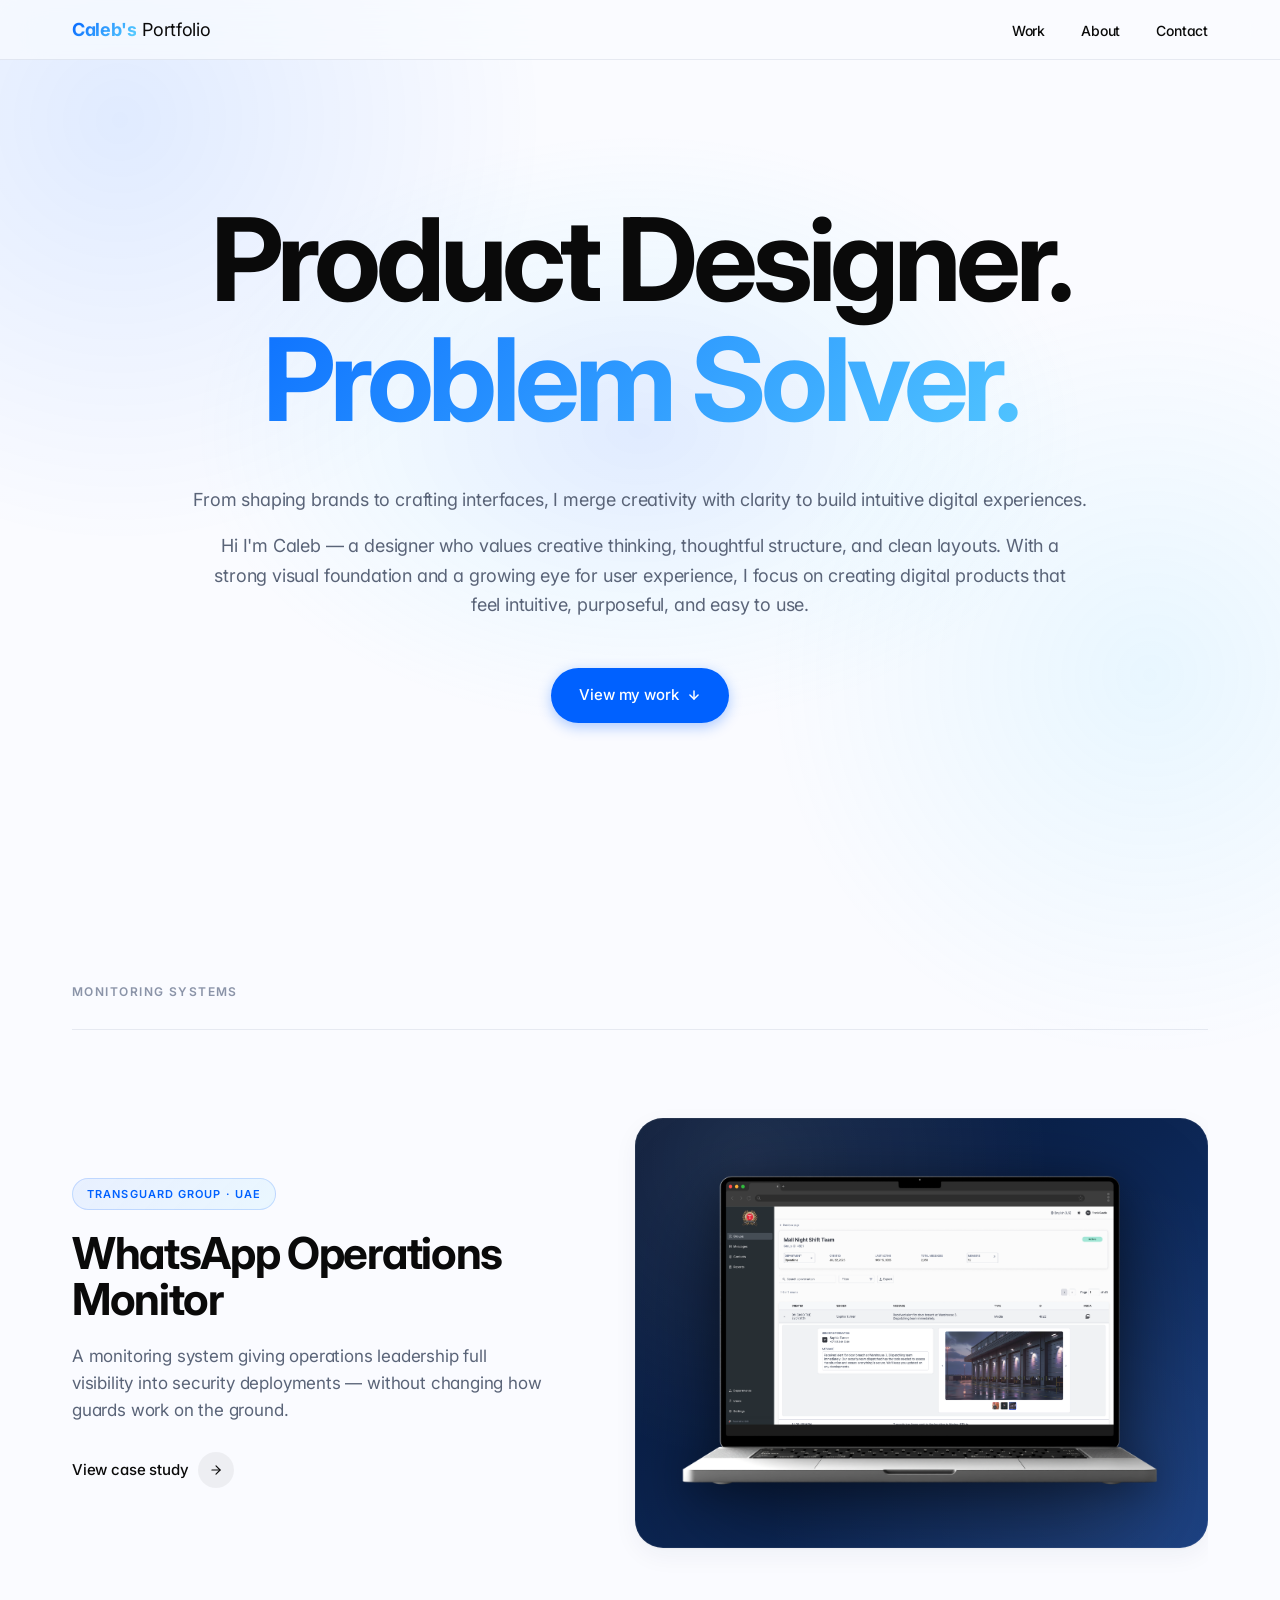
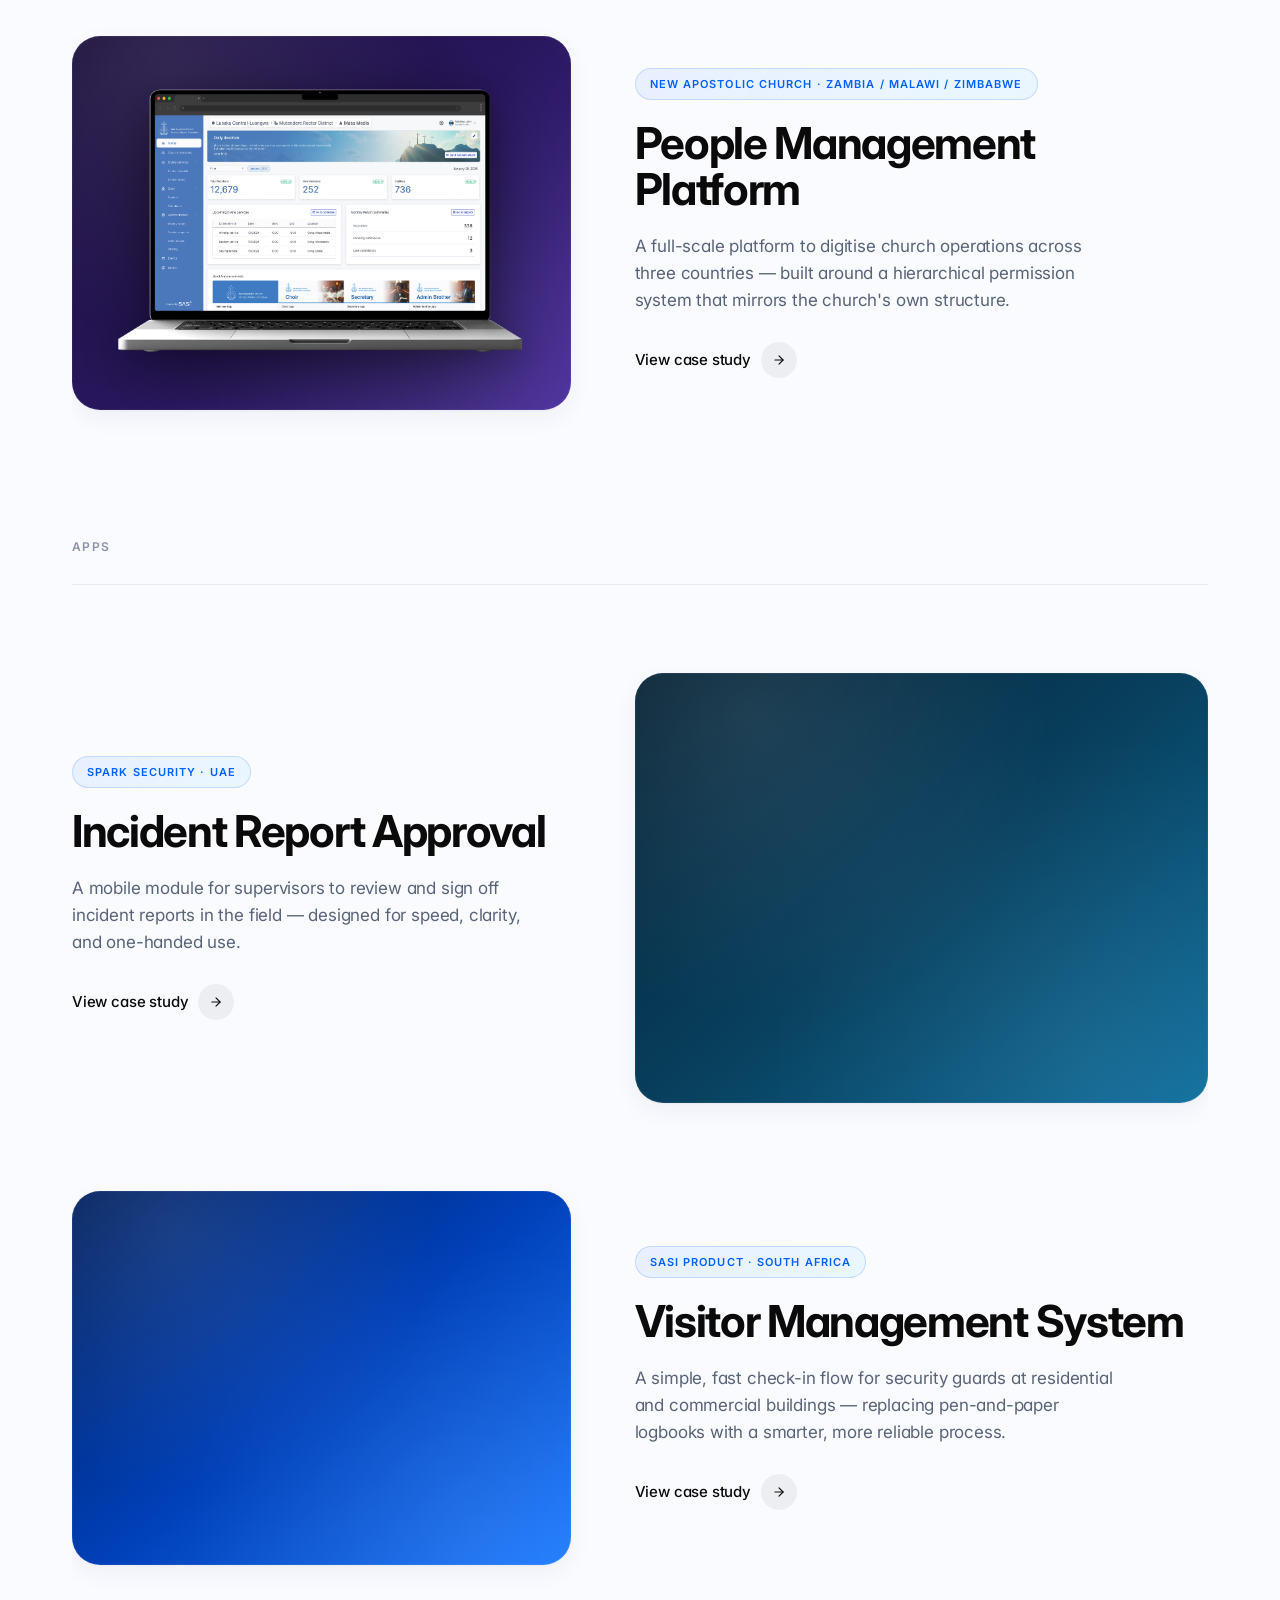
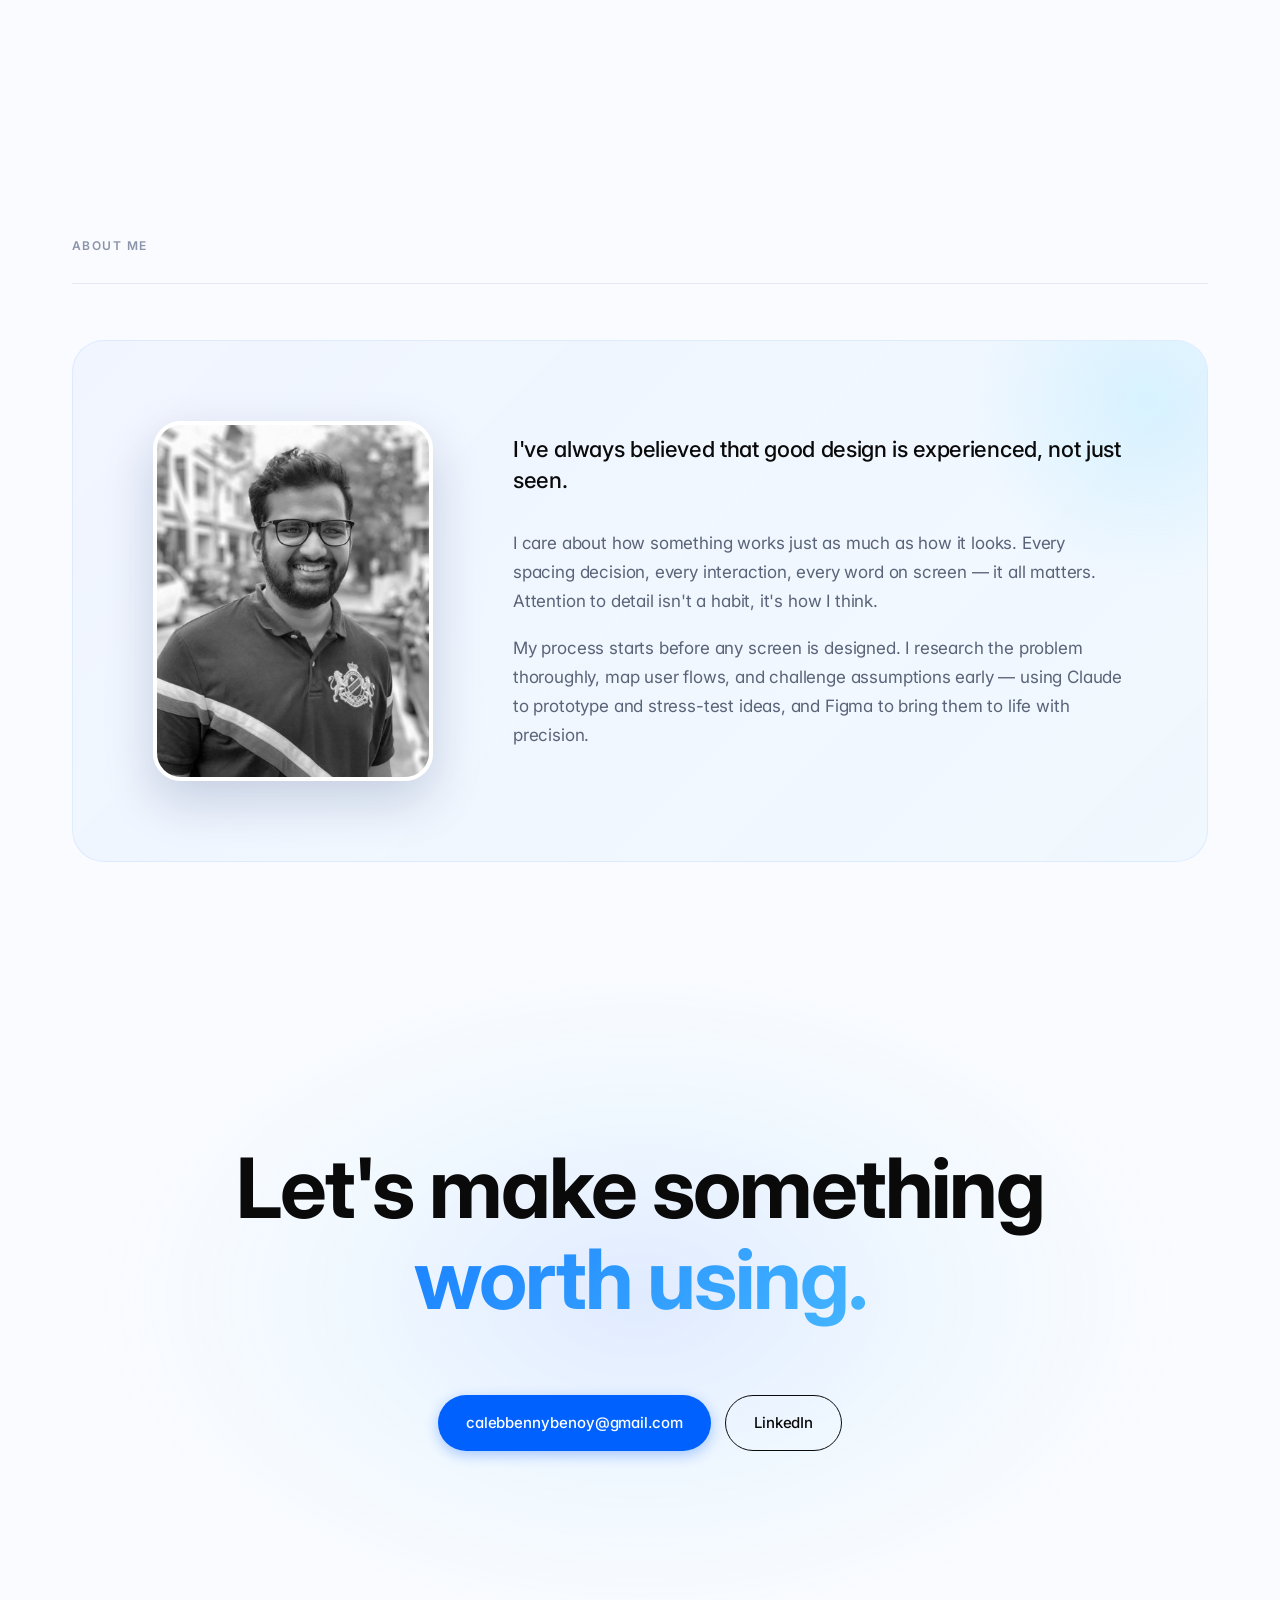
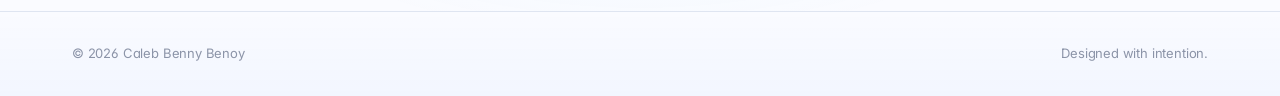
==== commit 0655d698: "Fix LinkedIn link to correct profile URL Co-Authored-By: Claude Opus 4.7 <noreply@anthropic.com>" ====
--- a/index.html
+++ b/index.html
@@ -169,7 +169,7 @@
       </h2>
       <div class="contact-actions">
         <a href="mailto:calebbennybenoy@gmail.com" class="btn btn-primary">calebbennybenoy@gmail.com</a>
-        <a href="https://www.linkedin.com/in/calebbennybenoy/" target="_blank" rel="noopener" class="btn btn-outline">LinkedIn</a>
+        <a href="https://www.linkedin.com/in/caleb-benny-benoy-6790691bb/" target="_blank" rel="noopener" class="btn btn-outline">LinkedIn</a>
       </div>
     </div>
   </section>
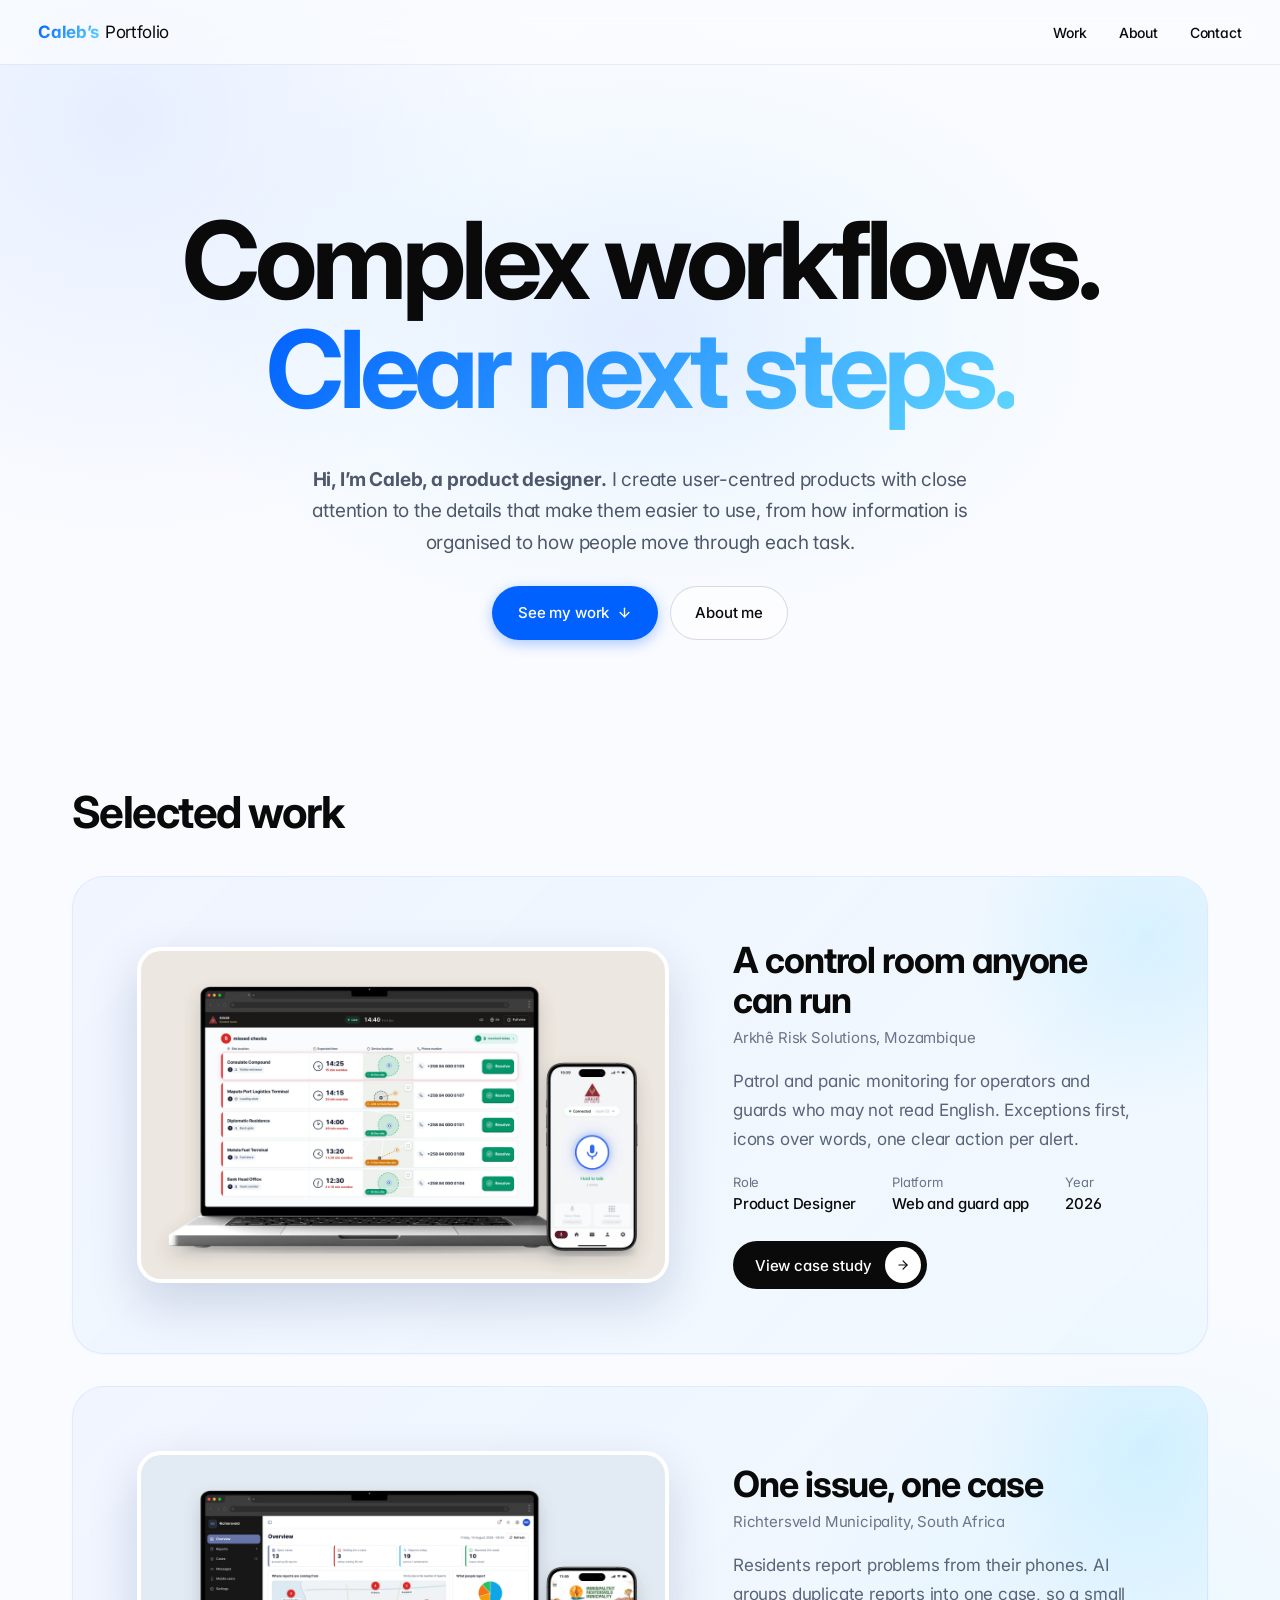
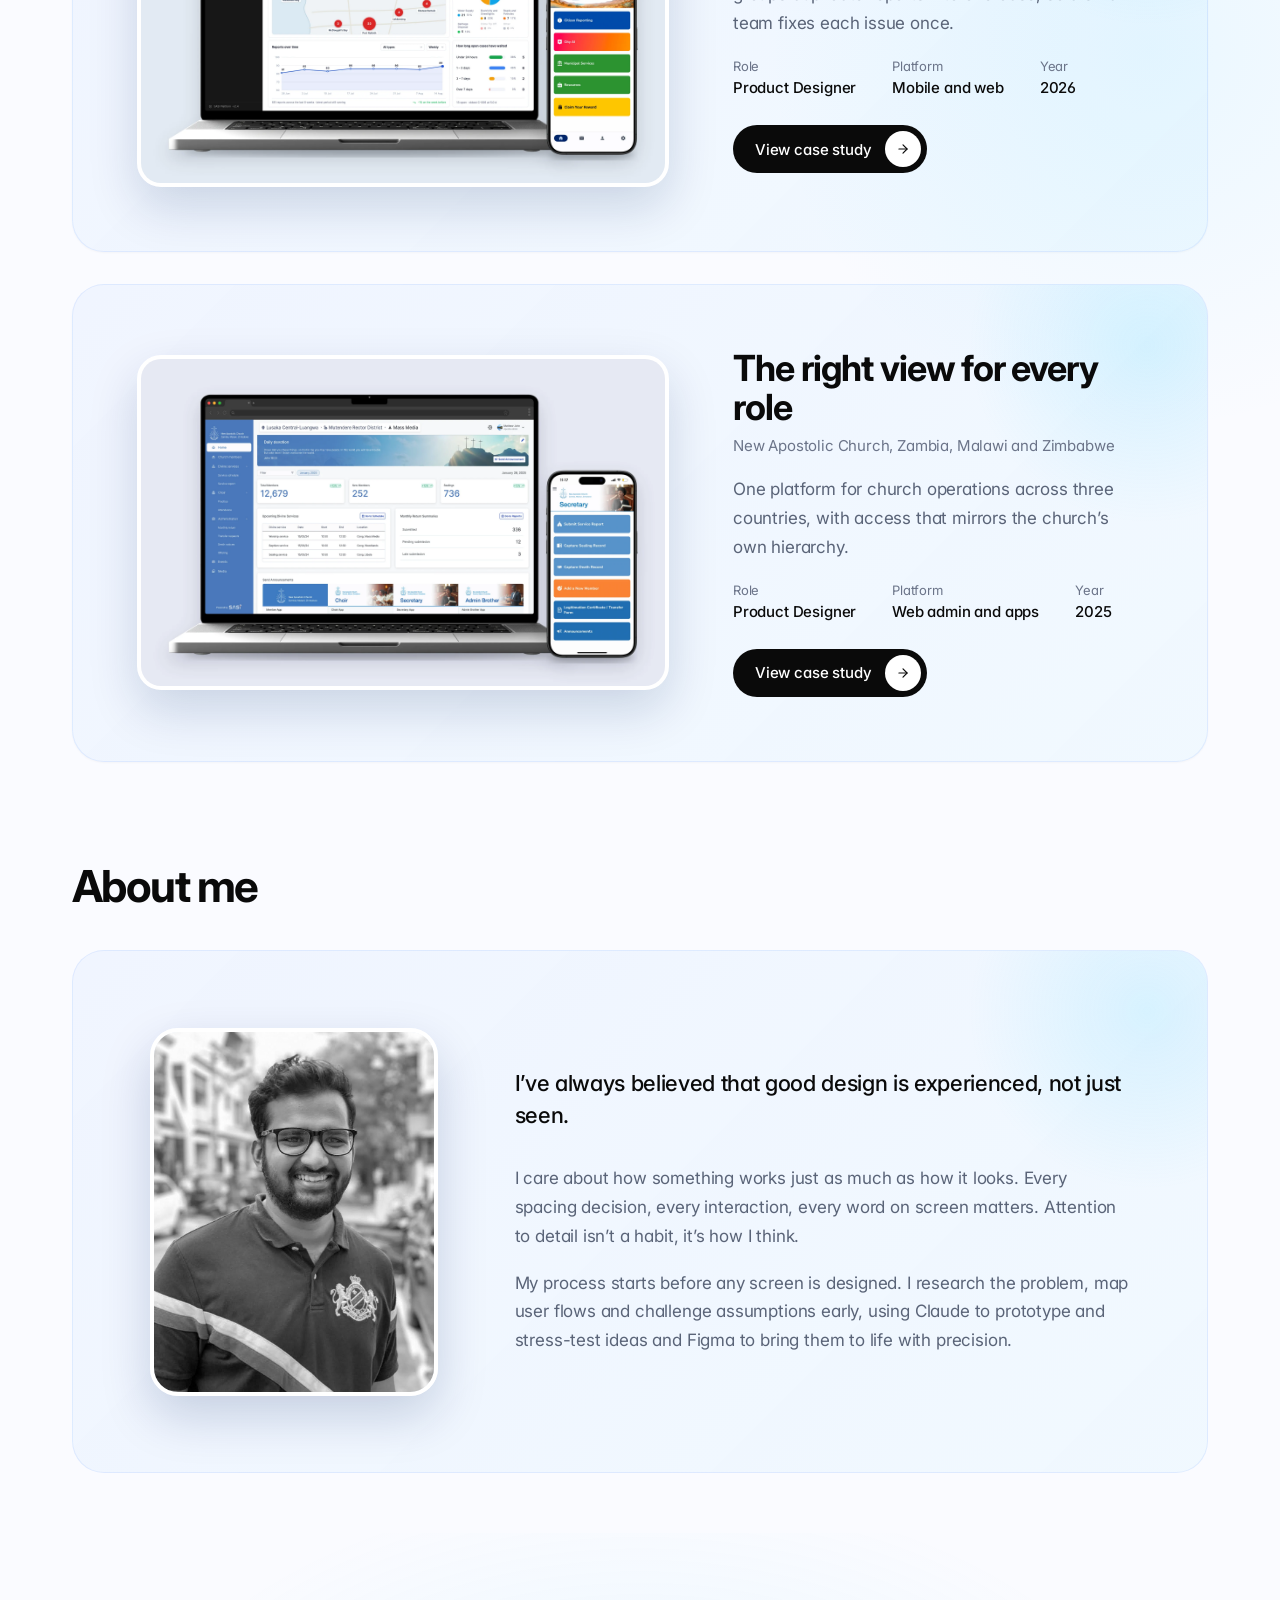
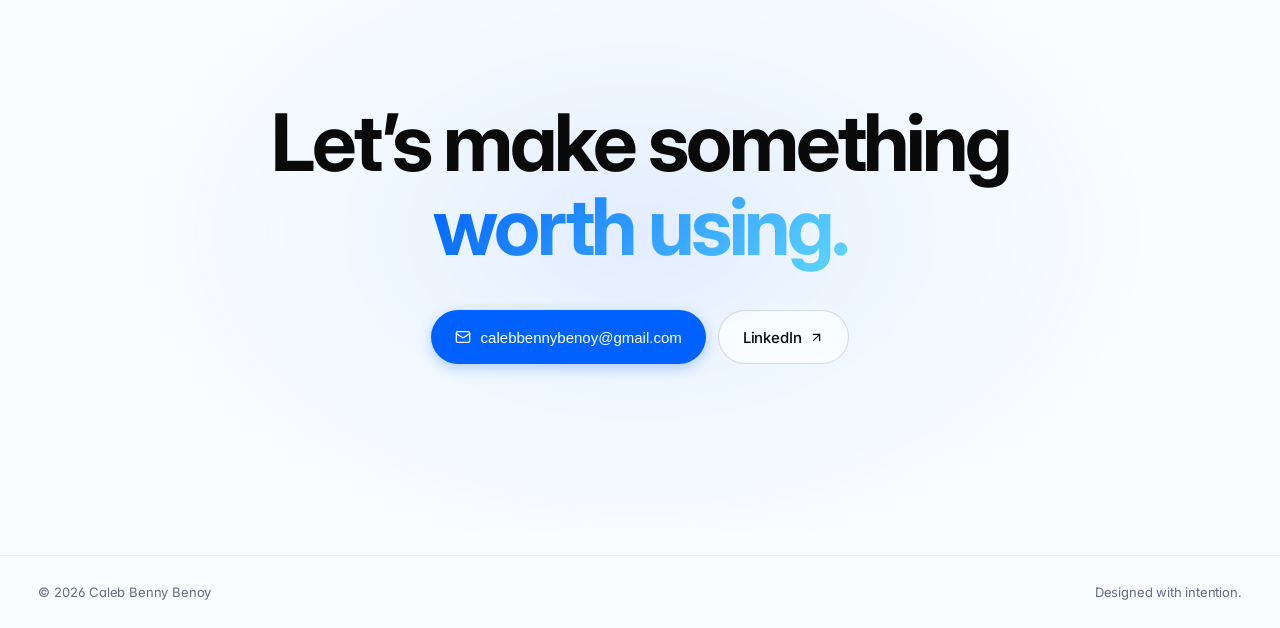
==== commit 2bbb0ea1: "Replace portfolio with the 2026 design New home page and three case studies (Arkhê, Richtersveld, NA" ====
--- a/index.html
+++ b/index.html
@@ -1,187 +1,117 @@
 <!doctype html>
 <html lang="en">
 <head>
-  <meta charset="utf-8" />
-  <meta name="viewport" content="width=device-width, initial-scale=1, maximum-scale=1, user-scalable=no" />
-  <title>Caleb Benny Benoy — Product Designer</title>
-  <meta name="description" content="Caleb Benny Benoy — Product Designer based in Dubai. From shaping brands to crafting interfaces, I merge creativity with clarity to build intuitive digital experiences." />
-  <link rel="preconnect" href="https://fonts.googleapis.com" />
-  <link rel="preconnect" href="https://fonts.gstatic.com" crossorigin />
-  <link href="https://fonts.googleapis.com/css2?family=Inter:wght@400;500;600;700&display=swap" rel="stylesheet" />
-  <link rel="stylesheet" href="styles.css?v=2" />
+<meta charset="utf-8">
+<meta name="viewport" content="width=device-width, initial-scale=1">
+<title>Caleb Benny Benoy, product designer</title>
+<meta name="description" content="Caleb Benny Benoy, product designer. Control rooms, citizen apps and admin platforms.">
+<meta property="og:title" content="Caleb Benny Benoy, product designer">
+<meta property="og:description" content="Caleb Benny Benoy, product designer. Control rooms, citizen apps and admin platforms.">
+<meta property="og:image" content="assets/banner-arkhe.webp">
+<link rel="icon" href="data:image/svg+xml,%3Csvg xmlns='http://www.w3.org/2000/svg' viewBox='0 0 32 32'%3E%3Cdefs%3E%3ClinearGradient id='g' x1='0' y1='0' x2='1' y2='1'%3E%3Cstop offset='0' stop-color='%230061FF'/%3E%3Cstop offset='1' stop-color='%2360D7FF'/%3E%3C/linearGradient%3E%3C/defs%3E%3Crect width='32' height='32' rx='9' fill='url(%23g)'/%3E%3Ctext x='16' y='22' font-family='Inter,Arial' font-size='17' font-weight='700' text-anchor='middle' fill='white'%3EC%3C/text%3E%3C/svg%3E">
+<link rel="preconnect" href="https://fonts.googleapis.com">
+<link href="https://fonts.googleapis.com/css2?family=Inter:opsz,wght@14..32,400..700&amp;display=swap" rel="stylesheet">
+<style>
+body{margin:0;background:#FAFBFF}
+a{color:#0061FF}a:hover{color:#0050D4}
+html{scroll-behavior:smooth}
+::selection{background:rgba(0,97,255,.14)}
+a:focus-visible,button:focus-visible,input:focus-visible{outline:2px solid #0061FF;outline-offset:3px;border-radius:8px}
+.cs-wide{width:min(1000px, calc(100vw - 440px));margin-left:auto;margin-right:auto}
+.cs-rail{display:block}
+.cs-mbar{display:none}
+.navlink{transition:opacity .2s}.navlink:hover{opacity:.55}
+.toc-a{transition:color .25s ease}.toc-a:hover{color:#0A0A0A!important}
+.back-a{transition:color .2s,gap .25s}.back-a:hover{color:#0A0A0A!important;gap:10px!important}
+.next-card{transition:transform .5s cubic-bezier(.22,1,.36,1),box-shadow .5s}
+.next-card:hover{transform:translateY(-3px);box-shadow:0 30px 80px rgba(10,30,80,.22)!important}
+.next-card .arr{transition:transform .3s cubic-bezier(.22,1,.36,1)}.next-card:hover .arr{transform:translateX(4px)}
+.cs{transition:transform .4s cubic-bezier(.22,1,.36,1),box-shadow .4s}
+.cs:hover{transform:translateY(-4px);box-shadow:0 4px 12px rgba(0,97,255,.10),0 28px 70px rgba(0,97,255,.16)!important}
+.cs .csi{transition:transform .6s cubic-bezier(.22,1,.36,1)}.cs:hover .csi{transform:scale(1.025)}
+.cs .lnk{transition:background .25s,box-shadow .25s}.cs:hover .lnk{background:#0061FF!important;box-shadow:0 8px 22px rgba(0,97,255,.32)}
+.cs .arr{transition:color .25s,transform .3s cubic-bezier(.22,1,.36,1)}
+.cs:hover .arr{color:#0061FF!important;transform:translateX(3px)}
+.pin{animation:pinPulse 2.8s ease-out infinite}
+@keyframes pinPulse{0%{box-shadow:0 0 0 3px #fff,0 0 0 3px rgba(10,10,10,.35)}70%{box-shadow:0 0 0 3px #fff,0 0 0 14px rgba(10,10,10,0)}100%{box-shadow:0 0 0 3px #fff,0 0 0 3px rgba(10,10,10,0)}}
+@keyframes rise{from{opacity:0;transform:translateY(18px)}to{opacity:1;transform:none}}
+.au-btn{transition:transform .2s cubic-bezier(.22,1,.36,1)}.au-btn:hover{transform:scale(1.06)}
+.au-bar{transition:background-color .2s}
+.cmp-range::-webkit-slider-thumb{width:44px;height:100%}
+@media (max-width:1180px){.cs-rail{display:none!important}.cs-mbar{display:block!important}.cs-wide{width:auto;margin-left:24px;margin-right:24px}}
+@media (max-width:560px){.au-label{display:none!important}}
+@media (prefers-reduced-motion: reduce){html{scroll-behavior:auto}.pin{animation:none}[data-anim]{animation:none!important;opacity:1!important;transform:none!important}}
+
+.wk .wk-img{transition:transform .6s cubic-bezier(.22,1,.36,1),box-shadow .6s}
+.wk:hover .wk-img{transform:translateY(-4px);box-shadow:0 1px 2px rgba(10,20,50,.05),0 40px 90px rgba(10,30,80,.20)!important}
+.wk .wk-pic{transition:transform 1.2s cubic-bezier(.22,1,.36,1)}.wk:hover .wk-pic{transform:scale(1.025)}
+.wk .wk-arr{transition:background .25s,color .25s,transform .25s}.wk:hover .wk-arr{background:linear-gradient(135deg,#0061FF,#60D7FF)!important;color:#fff;transform:translateX(4px)}
+.wk:hover .wk-link{color:#0061FF!important}
+.btn-p{transition:transform .2s cubic-bezier(.22,1,.36,1),box-shadow .2s,background .2s}.btn-p:hover{transform:translateY(-1px);background:#0050D4!important;box-shadow:0 8px 26px rgba(0,97,255,.42)!important}
+.btn-o{transition:background .2s,border-color .2s}.btn-o:hover{background:#FFFFFF!important;border-color:rgba(10,30,80,.3)!important}
+.vg{animation:floaty 7s ease-in-out infinite}
+.vg2{animation:floaty 8s ease-in-out -2s infinite}
+.vg3{animation:floaty 7.5s ease-in-out -4s infinite}
+@keyframes floaty{0%,100%{transform:translateY(0)}50%{transform:translateY(-6px)}}
+@media (prefers-reduced-motion: reduce){.vg,.vg2,.vg3{animation:none}}
+</style>
+<style>x-if{display:contents}x-if[hidden]{display:none}</style>
 </head>
 <body>
+<div id="top" style="position: relative; font-family: 'Inter', -apple-system, BlinkMacSystemFont, 'Segoe UI', sans-serif; color: #0A0A0A; background: #FAFBFF; -webkit-font-smoothing: antialiased; font-feature-settings: 'cv11', 'ss01'; letter-spacing: -0.011em; overflow-x: clip">
+<div aria-hidden="true" style="position: absolute; top: -380px; left: -380px; width: 1000px; height: 1000px; border-radius: 50%; background: radial-gradient(circle, rgba(0,97,255,0.08), rgba(0,97,255,0) 60%); pointer-events: none"></div>
+<div aria-hidden="true" style="position: absolute; top: 1200px; right: -320px; width: 900px; height: 900px; border-radius: 50%; background: radial-gradient(circle, rgba(96,215,255,0.10), rgba(96,215,255,0) 60%); pointer-events: none"></div>
+<header style="position: sticky; top: 0; z-index: 30; background: rgba(250,251,255,0.78); backdrop-filter: saturate(180%) blur(20px); -webkit-backdrop-filter: saturate(180%) blur(20px); border-bottom: 1px solid rgba(10,30,80,0.08)"><div style="max-width: 1360px; margin: 0 auto; padding: 10px clamp(20px, 3vw, 40px); box-sizing: border-box; display: flex; flex-wrap: wrap; align-items: center; justify-content: space-between; gap: 4px 24px"><a href="index.html" aria-label="Caleb’s Portfolio, home" style="display: flex; gap: 6px; align-items: center; min-height: 44px; font-size: 17px; letter-spacing: -0.02em; text-decoration: none; color: #0A0A0A"><span style="font-weight: 700; background: linear-gradient(135deg, #0061FF 0%, #60D7FF 100%); -webkit-background-clip: text; background-clip: text; color: transparent; -webkit-text-fill-color: transparent">Caleb’s</span><span style="font-weight: 400">Portfolio</span></a><nav aria-label="Main" style="display: flex; align-items: center; gap: clamp(16px, 3vw, 32px)"><a href="#work" class="navlink" style="display: inline-flex; align-items: center; min-height: 44px; font-size: 14px; font-weight: 500; color: #0A0A0A; text-decoration: none">Work</a><a href="#about" class="navlink" style="display: inline-flex; align-items: center; min-height: 44px; font-size: 14px; font-weight: 500; color: #0A0A0A; text-decoration: none">About</a><a href="#contact" class="navlink" style="display: inline-flex; align-items: center; min-height: 44px; font-size: 14px; font-weight: 500; color: #0A0A0A; text-decoration: none">Contact</a></nav></div><div class="cs-mbar-off" style="display: none" aria-hidden="true"><div style="height: 2px; width: 0%; background: linear-gradient(135deg, #0061FF 0%, #60D7FF 100%)"></div></div></header>
+<main>
 
-  <!-- Nav -->
-  <nav class="nav">
-    <div class="nav-inner">
-      <a href="#top" class="logo" aria-label="Caleb's Portfolio">
-        <span class="logo-mark">Caleb's</span>
-        <span class="logo-tail">Portfolio</span>
-      </a>
-      <ul class="nav-links">
-        <li><a href="#work">Work</a></li>
-        <li><a href="#about">About</a></li>
-        <li><a href="#contact">Contact</a></li>
-      </ul>
-      <button class="nav-toggle" aria-label="Toggle menu" aria-expanded="false">
-        <span></span><span></span>
-      </button>
-    </div>
-  </nav>
+<section aria-labelledby="hero-title" style="position: relative; padding: clamp(96px, 11vw, 150px) clamp(20px, 3vw, 40px) clamp(56px, 7vw, 88px); text-align: center">
+<div aria-hidden="true" style="position: absolute; left: 50%; top: 40%; width: 1000px; height: 640px; margin: -320px 0 0 -500px; border-radius: 50%; background: radial-gradient(ellipse at center, rgba(0,97,255,0.09) 0%, rgba(96,215,255,0.05) 40%, rgba(96,215,255,0) 70%); pointer-events: none"></div>
+<div style="position: relative; max-width: 1100px; margin: 0 auto; display: flex; flex-direction: column; align-items: center; gap: 28px">
+<h1 id="hero-title" style="margin: 0; font-size: clamp(48px, 8.4vw, 116px); line-height: 1.02; font-weight: 700; letter-spacing: -0.048em">
+<span data-anim="1" style="display: block; animation: rise .9s cubic-bezier(.22,1,.36,1) .1s both">Complex workflows.</span>
+<span data-anim="1" style="display: inline-block; padding-bottom: 0.1em; background: linear-gradient(135deg, #0061FF 0%, #60D7FF 100%); -webkit-background-clip: text; background-clip: text; color: transparent; -webkit-text-fill-color: transparent; animation: rise .9s cubic-bezier(.22,1,.36,1) .25s both">Clear next steps.</span>
+</h1>
+<p data-anim="1" style="margin: 0; max-width: 660px; font-size: clamp(17px, 1.6vw, 19px); line-height: 1.65; color: #4F586B; text-wrap: pretty; animation: rise .9s cubic-bezier(.22,1,.36,1) .45s both"><b>Hi, I’m Caleb, a product designer.</b> I create user-centred products with close attention to the details that make them easier to use, from how information is organised to how people move through each task.</p>
+<div data-anim="1" style="display: flex; flex-wrap: wrap; justify-content: center; gap: 12px; animation: rise .9s cubic-bezier(.22,1,.36,1) .6s both">
+<a href="#work" class="btn-p" style="display: inline-flex; align-items: center; gap: 8px; min-height: 52px; padding: 0 26px; border-radius: 999px; background: #0061FF; color: #FFFFFF; font-size: 15px; font-weight: 500; text-decoration: none; box-shadow: 0 4px 14px rgba(0,97,255,0.32)">See my work<svg aria-hidden="true" width="15" height="15" viewBox="0 0 24 24" fill="none" stroke="currentColor" stroke-width="2.2" stroke-linecap="round" stroke-linejoin="round" style="flex: none; transform: rotate(90deg)"><path d="M5 12h14"></path><path d="m12 5 7 7-7 7"></path></svg></a>
+<a href="#about" class="btn-o" style="display: inline-flex; align-items: center; gap: 8px; min-height: 52px; padding: 0 24px; border-radius: 999px; border: 1px solid rgba(10,30,80,0.16); background: rgba(255,255,255,0.6); color: #0A0A0A; font-size: 15px; font-weight: 500; text-decoration: none">About me</a>
+</div>
+</div>
+</section>
 
-  <!-- Hero -->
-  <header class="hero" id="top">
-    <div class="container">
-      <h1>
-        <span class="line">Product Designer.</span>
-        <span class="line gradient-text">Problem Solver.</span>
-      </h1>
-      <p>From shaping brands to crafting interfaces, I merge creativity with clarity to build intuitive digital experiences.</p>
-      <p>Hi I'm Caleb — a designer who values creative thinking, thoughtful structure, and clean layouts. With a strong visual foundation and a growing eye for user experience, I focus on creating digital products that feel intuitive, purposeful, and easy to use.</p>
-      <div class="cta-wrap">
-        <a href="#work" class="btn btn-primary">View my work
-          <svg width="14" height="14" viewBox="0 0 24 24" fill="none" stroke="currentColor" stroke-width="2.5" stroke-linecap="round" stroke-linejoin="round" aria-hidden="true">
-            <line x1="12" y1="5" x2="12" y2="19"></line>
-            <polyline points="19 12 12 19 5 12"></polyline>
-          </svg>
-        </a>
-      </div>
-    </div>
-  </header>
+<section id="work" aria-labelledby="work-title" style="scroll-margin-top: 80px; position: relative; max-width: 1200px; margin: 0 auto; padding: clamp(32px, 5vw, 60px) clamp(20px, 3vw, 32px) 0; box-sizing: border-box; display: flex; flex-direction: column; gap: 32px">
+<h2 id="work-title" style="margin: 0 0 8px; font-size: clamp(32px, 3.6vw, 44px); line-height: 1.1; font-weight: 700; letter-spacing: -0.035em">Selected work</h2>
+<a href="arkhe.html" class="cs" style="display: block; position: relative; overflow: hidden; border-radius: 32px; padding: clamp(24px, 5vw, 64px); background: linear-gradient(135deg, rgba(0,97,255,0.04) 0%, rgba(96,215,255,0.06) 100%); border: 1px solid rgba(0,97,255,0.08); box-shadow: 0 1px 2px rgba(10,10,10,0.03); text-decoration: none; color: #0A0A0A"><div aria-hidden="true" style="position: absolute; top: -120px; right: -120px; width: 360px; height: 360px; border-radius: 50%; background: radial-gradient(circle, rgba(96,215,255,0.18), rgba(96,215,255,0) 70%); pointer-events: none"></div><div style="position: relative; display: flex; flex-wrap: wrap; align-items: center; gap: clamp(32px, 5vw, 64px)"><div style="flex: 1.2 1 440px; min-width: 0; aspect-ratio: 16 / 10; border-radius: 24px; border: 4px solid #FFFFFF; overflow: hidden; background: #FFFFFF; box-shadow: 0 20px 50px rgba(0,30,90,0.16)"><img class="csi" src="assets/banner-arkhe.webp" alt="Laptop and phone showing the product" loading="lazy" style="display: block; width: 100%; height: 100%; object-fit: cover; object-position: center"></div><div style="flex: 1 1 340px; min-width: 0; display: flex; flex-direction: column; gap: 20px"><div style="display: flex; flex-direction: column; gap: 8px"><h3 style="margin: 0; font-size: clamp(28px, 3vw, 36px); line-height: 1.1; font-weight: 700; letter-spacing: -0.03em; color: #0A0A0A">A control room anyone can run</h3><span style="font-size: 15px; color: #6B7489">Arkhê Risk Solutions, Mozambique</span></div><p style="margin: 0; font-size: 17px; line-height: 1.7; color: #5A6478">Patrol and panic monitoring for operators and guards who may not read English. Exceptions first, icons over words, one clear action per alert.</p><dl style="margin: 0; display: flex; flex-wrap: wrap; gap: 12px 36px"><div style="display: flex; flex-direction: column; gap: 4px"><dt style="font-size: 13px; color: #6B7489">Role</dt><dd style="margin: 0; font-size: 15px; font-weight: 500">Product Designer</dd></div><div style="display: flex; flex-direction: column; gap: 4px"><dt style="font-size: 13px; color: #6B7489">Platform</dt><dd style="margin: 0; font-size: 15px; font-weight: 500">Web and guard app</dd></div><div style="display: flex; flex-direction: column; gap: 4px"><dt style="font-size: 13px; color: #6B7489">Year</dt><dd style="margin: 0; font-size: 15px; font-weight: 500">2026</dd></div></dl><span class="lnk" style="align-self: flex-start; display: inline-flex; align-items: center; gap: 14px; min-height: 48px; margin-top: 8px; padding: 0 6px 0 22px; border-radius: 999px; background: #0A0A0A; color: #FFFFFF; font-size: 15px; font-weight: 500">View case study<span class="arr" aria-hidden="true" style="width: 36px; height: 36px; border-radius: 999px; background: #FFFFFF; color: #0A0A0A; display: inline-flex; align-items: center; justify-content: center"><svg aria-hidden="true" width="14" height="14" viewBox="0 0 24 24" fill="none" stroke="currentColor" stroke-width="2" stroke-linecap="round" stroke-linejoin="round" style="flex: none; "><path d="M5 12h14"></path><path d="m12 5 7 7-7 7"></path></svg></span></span></div></div></a><a href="richtersveld.html" class="cs" style="display: block; position: relative; overflow: hidden; border-radius: 32px; padding: clamp(24px, 5vw, 64px); background: linear-gradient(135deg, rgba(0,97,255,0.04) 0%, rgba(96,215,255,0.06) 100%); border: 1px solid rgba(0,97,255,0.08); box-shadow: 0 1px 2px rgba(10,10,10,0.03); text-decoration: none; color: #0A0A0A"><div aria-hidden="true" style="position: absolute; top: -120px; right: -120px; width: 360px; height: 360px; border-radius: 50%; background: radial-gradient(circle, rgba(96,215,255,0.18), rgba(96,215,255,0) 70%); pointer-events: none"></div><div style="position: relative; display: flex; flex-wrap: wrap; align-items: center; gap: clamp(32px, 5vw, 64px)"><div style="flex: 1.2 1 440px; min-width: 0; aspect-ratio: 16 / 10; border-radius: 24px; border: 4px solid #FFFFFF; overflow: hidden; background: #FFFFFF; box-shadow: 0 20px 50px rgba(0,30,90,0.16)"><img class="csi" src="assets/banner-rich.webp" alt="Laptop and phone showing the product" loading="lazy" style="display: block; width: 100%; height: 100%; object-fit: cover; object-position: center"></div><div style="flex: 1 1 340px; min-width: 0; display: flex; flex-direction: column; gap: 20px"><div style="display: flex; flex-direction: column; gap: 8px"><h3 style="margin: 0; font-size: clamp(28px, 3vw, 36px); line-height: 1.1; font-weight: 700; letter-spacing: -0.03em; color: #0A0A0A">One issue, one case</h3><span style="font-size: 15px; color: #6B7489">Richtersveld Municipality, South Africa</span></div><p style="margin: 0; font-size: 17px; line-height: 1.7; color: #5A6478">Residents report problems from their phones. AI groups duplicate reports into one case, so a small team fixes each issue once.</p><dl style="margin: 0; display: flex; flex-wrap: wrap; gap: 12px 36px"><div style="display: flex; flex-direction: column; gap: 4px"><dt style="font-size: 13px; color: #6B7489">Role</dt><dd style="margin: 0; font-size: 15px; font-weight: 500">Product Designer</dd></div><div style="display: flex; flex-direction: column; gap: 4px"><dt style="font-size: 13px; color: #6B7489">Platform</dt><dd style="margin: 0; font-size: 15px; font-weight: 500">Mobile and web</dd></div><div style="display: flex; flex-direction: column; gap: 4px"><dt style="font-size: 13px; color: #6B7489">Year</dt><dd style="margin: 0; font-size: 15px; font-weight: 500">2026</dd></div></dl><span class="lnk" style="align-self: flex-start; display: inline-flex; align-items: center; gap: 14px; min-height: 48px; margin-top: 8px; padding: 0 6px 0 22px; border-radius: 999px; background: #0A0A0A; color: #FFFFFF; font-size: 15px; font-weight: 500">View case study<span class="arr" aria-hidden="true" style="width: 36px; height: 36px; border-radius: 999px; background: #FFFFFF; color: #0A0A0A; display: inline-flex; align-items: center; justify-content: center"><svg aria-hidden="true" width="14" height="14" viewBox="0 0 24 24" fill="none" stroke="currentColor" stroke-width="2" stroke-linecap="round" stroke-linejoin="round" style="flex: none; "><path d="M5 12h14"></path><path d="m12 5 7 7-7 7"></path></svg></span></span></div></div></a><a href="nachurch.html" class="cs" style="display: block; position: relative; overflow: hidden; border-radius: 32px; padding: clamp(24px, 5vw, 64px); background: linear-gradient(135deg, rgba(0,97,255,0.04) 0%, rgba(96,215,255,0.06) 100%); border: 1px solid rgba(0,97,255,0.08); box-shadow: 0 1px 2px rgba(10,10,10,0.03); text-decoration: none; color: #0A0A0A"><div aria-hidden="true" style="position: absolute; top: -120px; right: -120px; width: 360px; height: 360px; border-radius: 50%; background: radial-gradient(circle, rgba(96,215,255,0.18), rgba(96,215,255,0) 70%); pointer-events: none"></div><div style="position: relative; display: flex; flex-wrap: wrap; align-items: center; gap: clamp(32px, 5vw, 64px)"><div style="flex: 1.2 1 440px; min-width: 0; aspect-ratio: 16 / 10; border-radius: 24px; border: 4px solid #FFFFFF; overflow: hidden; background: #FFFFFF; box-shadow: 0 20px 50px rgba(0,30,90,0.16)"><img class="csi" src="assets/banner-nac.webp" alt="Laptop and phone showing the product" loading="lazy" style="display: block; width: 100%; height: 100%; object-fit: cover; object-position: center"></div><div style="flex: 1 1 340px; min-width: 0; display: flex; flex-direction: column; gap: 20px"><div style="display: flex; flex-direction: column; gap: 8px"><h3 style="margin: 0; font-size: clamp(28px, 3vw, 36px); line-height: 1.1; font-weight: 700; letter-spacing: -0.03em; color: #0A0A0A">The right view for every role</h3><span style="font-size: 15px; color: #6B7489">New Apostolic Church, Zambia, Malawi and Zimbabwe</span></div><p style="margin: 0; font-size: 17px; line-height: 1.7; color: #5A6478">One platform for church operations across three countries, with access that mirrors the church’s own hierarchy.</p><dl style="margin: 0; display: flex; flex-wrap: wrap; gap: 12px 36px"><div style="display: flex; flex-direction: column; gap: 4px"><dt style="font-size: 13px; color: #6B7489">Role</dt><dd style="margin: 0; font-size: 15px; font-weight: 500">Product Designer</dd></div><div style="display: flex; flex-direction: column; gap: 4px"><dt style="font-size: 13px; color: #6B7489">Platform</dt><dd style="margin: 0; font-size: 15px; font-weight: 500">Web admin and apps</dd></div><div style="display: flex; flex-direction: column; gap: 4px"><dt style="font-size: 13px; color: #6B7489">Year</dt><dd style="margin: 0; font-size: 15px; font-weight: 500">2025</dd></div></dl><span class="lnk" style="align-self: flex-start; display: inline-flex; align-items: center; gap: 14px; min-height: 48px; margin-top: 8px; padding: 0 6px 0 22px; border-radius: 999px; background: #0A0A0A; color: #FFFFFF; font-size: 15px; font-weight: 500">View case study<span class="arr" aria-hidden="true" style="width: 36px; height: 36px; border-radius: 999px; background: #FFFFFF; color: #0A0A0A; display: inline-flex; align-items: center; justify-content: center"><svg aria-hidden="true" width="14" height="14" viewBox="0 0 24 24" fill="none" stroke="currentColor" stroke-width="2" stroke-linecap="round" stroke-linejoin="round" style="flex: none; "><path d="M5 12h14"></path><path d="m12 5 7 7-7 7"></path></svg></span></span></div></div></a>
+</section>
 
-  <!-- Work -->
-  <section id="work">
-    <div class="container">
+<section id="about" aria-labelledby="about-title" style="scroll-margin-top: 80px; position: relative; max-width: 1200px; margin: 0 auto; padding: clamp(60px, 8vw, 100px) clamp(20px, 3vw, 32px) clamp(40px, 5vw, 60px); box-sizing: border-box; display: flex; flex-direction: column; gap: 40px">
+<h2 id="about-title" style="margin: 0; font-size: clamp(32px, 3.6vw, 44px); line-height: 1.1; font-weight: 700; letter-spacing: -0.035em">About me</h2>
+<div style="position: relative; overflow: hidden; border-radius: 32px; padding: clamp(32px, 6vw, 80px); background: linear-gradient(135deg, rgba(0,97,255,0.04) 0%, rgba(96,215,255,0.06) 100%); border: 1px solid rgba(0,97,255,0.08)">
+<div aria-hidden="true" style="position: absolute; top: -120px; right: -120px; width: 360px; height: 360px; border-radius: 50%; background: radial-gradient(circle, rgba(96,215,255,0.18), rgba(96,215,255,0) 70%); pointer-events: none"></div>
+<div style="position: relative; display: flex; flex-wrap: wrap; align-items: center; gap: clamp(36px, 6vw, 80px)">
+<img src="assets/home-portrait-old.jpg" alt="Portrait of Caleb Benny Benoy" style="flex: none; width: 280px; height: 360px; max-width: 100%; object-fit: cover; border-radius: 28px; border: 4px solid #FFFFFF; box-shadow: 0 20px 50px rgba(0,30,90,0.18)">
+<div style="flex: 1 1 360px; min-width: 0; max-width: 640px; display: flex; flex-direction: column; gap: 18px">
+<p style="margin: 0 0 14px; font-size: 22px; line-height: 1.45; font-weight: 500; letter-spacing: -0.015em; color: #0A0A0A">I’ve always believed that good design is experienced, not just seen.</p>
+<p style="margin: 0; font-size: 17px; line-height: 1.7; color: #5A6478">I care about how something works just as much as how it looks. Every spacing decision, every interaction, every word on screen matters. Attention to detail isn’t a habit, it’s how I think.</p>
+<p style="margin: 0; font-size: 17px; line-height: 1.7; color: #5A6478">My process starts before any screen is designed. I research the problem, map user flows and challenge assumptions early, using Claude to prototype and stress-test ideas and Figma to bring them to life with precision.</p>
+</div>
+</div>
+</div>
+</section>
 
-      <!-- Monitoring Systems -->
-      <div class="work-group reveal">
-        <span class="section-label">Monitoring Systems</span>
-
-        <a href="project-1.html" class="project project-card">
-          <div class="project-info">
-            <span class="project-client">Transguard Group · UAE</span>
-            <h3 class="project-title">WhatsApp Operations Monitor</h3>
-            <p class="project-desc">A monitoring system giving operations leadership full visibility into security deployments — without changing how guards work on the ground.</p>
-            <span class="project-link">View case study
-              <span class="arrow">
-                <svg viewBox="0 0 24 24" fill="none" stroke="currentColor" stroke-width="2" stroke-linecap="round" stroke-linejoin="round" aria-hidden="true">
-                  <line x1="5" y1="12" x2="19" y2="12"></line>
-                  <polyline points="12 5 19 12 12 19"></polyline>
-                </svg>
-              </span>
-            </span>
-          </div>
-          <div class="project-visual tone-navy">
-            <img class="mockup desktop" src="images/transguard-main.png" alt="Transguard messages preview" loading="lazy" decoding="async" />
-          </div>
-        </a>
-
-        <a href="project-2.html" class="project project-card reverse">
-          <div class="project-info">
-            <span class="project-client">New Apostolic Church · Zambia / Malawi / Zimbabwe</span>
-            <h3 class="project-title">People Management Platform</h3>
-            <p class="project-desc">A full-scale platform to digitise church operations across three countries — built around a hierarchical permission system that mirrors the church's own structure.</p>
-            <span class="project-link">View case study
-              <span class="arrow">
-                <svg viewBox="0 0 24 24" fill="none" stroke="currentColor" stroke-width="2" stroke-linecap="round" stroke-linejoin="round" aria-hidden="true">
-                  <line x1="5" y1="12" x2="19" y2="12"></line>
-                  <polyline points="12 5 19 12 12 19"></polyline>
-                </svg>
-              </span>
-            </span>
-          </div>
-          <div class="project-visual tone-violet">
-            <img class="mockup desktop" src="images/nachurch-main.png" alt="NA Church home page" loading="lazy" decoding="async" />
-          </div>
-        </a>
-      </div>
-
-      <!-- Apps -->
-      <div class="work-group reveal">
-        <span class="section-label">Apps</span>
-
-        <a href="project-3.html" class="project project-card">
-          <div class="project-info">
-            <span class="project-client">Spark Security · UAE</span>
-            <h3 class="project-title">Incident Report Approval</h3>
-            <p class="project-desc">A mobile module for supervisors to review and sign off incident reports in the field — designed for speed, clarity, and one-handed use.</p>
-            <span class="project-link">View case study
-              <span class="arrow">
-                <svg viewBox="0 0 24 24" fill="none" stroke="currentColor" stroke-width="2" stroke-linecap="round" stroke-linejoin="round" aria-hidden="true">
-                  <line x1="5" y1="12" x2="19" y2="12"></line>
-                  <polyline points="12 5 19 12 12 19"></polyline>
-                </svg>
-              </span>
-            </span>
-          </div>
-          <div class="project-visual tone-teal">
-            <img class="mockup phone" src="images/spark-main.png" alt="Spark supervisor approval" loading="lazy" decoding="async" />
-          </div>
-        </a>
-
-        <a href="project-4.html" class="project project-card reverse">
-          <div class="project-info">
-            <span class="project-client">SASI Product · South Africa</span>
-            <h3 class="project-title">Visitor Management System</h3>
-            <p class="project-desc">A simple, fast check-in flow for security guards at residential and commercial buildings — replacing pen-and-paper logbooks with a smarter, more reliable process.</p>
-            <span class="project-link">View case study
-              <span class="arrow">
-                <svg viewBox="0 0 24 24" fill="none" stroke="currentColor" stroke-width="2" stroke-linecap="round" stroke-linejoin="round" aria-hidden="true">
-                  <line x1="5" y1="12" x2="19" y2="12"></line>
-                  <polyline points="12 5 19 12 12 19"></polyline>
-                </svg>
-              </span>
-            </span>
-          </div>
-          <div class="project-visual tone-cobalt">
-            <img class="mockup phone" src="images/visitor-main.png" alt="Visitor scan ID screen" loading="lazy" decoding="async" />
-          </div>
-        </a>
-      </div>
-
-    </div>
-  </section>
-
-  <!-- About -->
-  <section id="about" class="about reveal">
-    <div class="container">
-      <span class="section-label">About me</span>
-      <div class="about-panel">
-        <div class="about-grid">
-          <img class="about-photo" src="images/caleb.jpg" alt="Caleb Benny Benoy" loading="lazy" decoding="async" />
-          <div class="about-content">
-            <p class="about-lead">I've always believed that good design is experienced, not just seen.</p>
-            <p class="about-body">I care about how something works just as much as how it looks. Every spacing decision, every interaction, every word on screen — it all matters. Attention to detail isn't a habit, it's how I think.</p>
-            <p class="about-body">My process starts before any screen is designed. I research the problem thoroughly, map user flows, and challenge assumptions early — using Claude to prototype and stress-test ideas, and Figma to bring them to life with precision.</p>
-          </div>
-        </div>
-      </div>
-    </div>
-  </section>
-
-  <!-- Contact -->
-  <section id="contact" class="contact reveal">
-    <div class="container">
-      <h2>
-        <span class="line">Let's make something</span>
-        <span class="line gradient-text">worth using.</span>
-      </h2>
-      <div class="contact-actions">
-        <a href="mailto:calebbennybenoy@gmail.com" class="btn btn-primary">calebbennybenoy@gmail.com</a>
-        <a href="https://www.linkedin.com/in/caleb-benny-benoy-6790691bb/" target="_blank" rel="noopener" class="btn btn-outline">LinkedIn</a>
-      </div>
-    </div>
-  </section>
-
-  <!-- Footer -->
-  <footer class="footer">
-    <div class="footer-inner">
-      <span>© 2026 Caleb Benny Benoy</span>
-      <span>Designed with intention.</span>
-    </div>
-  </footer>
-
-  <script src="script.js?v=2"></script>
+<section id="contact" aria-labelledby="contact-title" style="scroll-margin-top: 80px; position: relative; overflow: hidden; padding: clamp(120px, 13vw, 180px) clamp(20px, 3vw, 40px); text-align: center">
+<div aria-hidden="true" style="position: absolute; left: 50%; top: 50%; width: 1100px; height: 700px; margin: -350px 0 0 -550px; border-radius: 50%; background: radial-gradient(ellipse at center, rgba(0,97,255,0.09) 0%, rgba(96,215,255,0.05) 40%, rgba(96,215,255,0) 70%); pointer-events: none"></div>
+<div style="position: relative; display: flex; flex-direction: column; align-items: center; gap: 36px">
+<h2 id="contact-title" style="margin: 0; font-size: clamp(40px, 6.2vw, 84px); line-height: 1.06; font-weight: 700; letter-spacing: -0.04em"><span style="display: block">Let’s make something</span><span style="display: inline-block; padding-bottom: 0.08em; background: linear-gradient(135deg, #0061FF 0%, #60D7FF 100%); -webkit-background-clip: text; background-clip: text; color: transparent; -webkit-text-fill-color: transparent">worth using.</span></h2>
+<div style="display: flex; flex-wrap: wrap; justify-content: center; gap: 12px">
+<button type="button" class="btn-p" data-copy-email="calebbennybenoy@gmail.com" style="display: inline-flex; align-items: center; gap: 10px; min-height: 52px; padding: 0 24px; border: none; border-radius: 999px; background: #0061FF; color: #FFFFFF; font-size: 15px; font-weight: 500; box-shadow: 0 4px 14px rgba(0,97,255,0.28)"><svg aria-hidden="true" width="16" height="16" viewBox="0 0 24 24" fill="none" stroke="currentColor" stroke-width="2" stroke-linecap="round" stroke-linejoin="round" style="flex: none; "><rect width="20" height="16" x="2" y="4" rx="2"></rect><path d="m22 7-8.97 5.7a1.94 1.94 0 0 1-2.06 0L2 7"></path></svg><span aria-live="polite" data-copy-label>calebbennybenoy@gmail.com</span></button>
+<a href="https://www.linkedin.com/in/caleb-benny-benoy-6790691bb/" target="_blank" rel="noopener noreferrer" class="btn-o" style="display: inline-flex; align-items: center; gap: 8px; min-height: 52px; padding: 0 24px; border-radius: 999px; border: 1px solid rgba(10,30,80,0.16); background: rgba(255,255,255,0.6); color: #0A0A0A; font-size: 15px; font-weight: 500; text-decoration: none">LinkedIn<svg aria-hidden="true" width="15" height="15" viewBox="0 0 24 24" fill="none" stroke="currentColor" stroke-width="2" stroke-linecap="round" stroke-linejoin="round" style="flex: none; "><path d="M7 17 17 7"></path><path d="M7 7h10v10"></path></svg></a>
+</div>
+</div>
+</section>
+</main>
+<footer style="border-top: 1px solid rgba(10,30,80,0.08); margin-top: 24px"><div style="max-width: 1360px; margin: 0 auto; padding: 28px clamp(20px, 3vw, 40px); box-sizing: border-box; display: flex; flex-wrap: wrap; align-items: center; justify-content: space-between; gap: 12px; font-size: 13px; color: #646D82"><span>© 2026 Caleb Benny Benoy</span><span>Designed with intention.</span></div></footer>
+</div>
+<script src="site.js" defer></script>
 </body>
 </html>
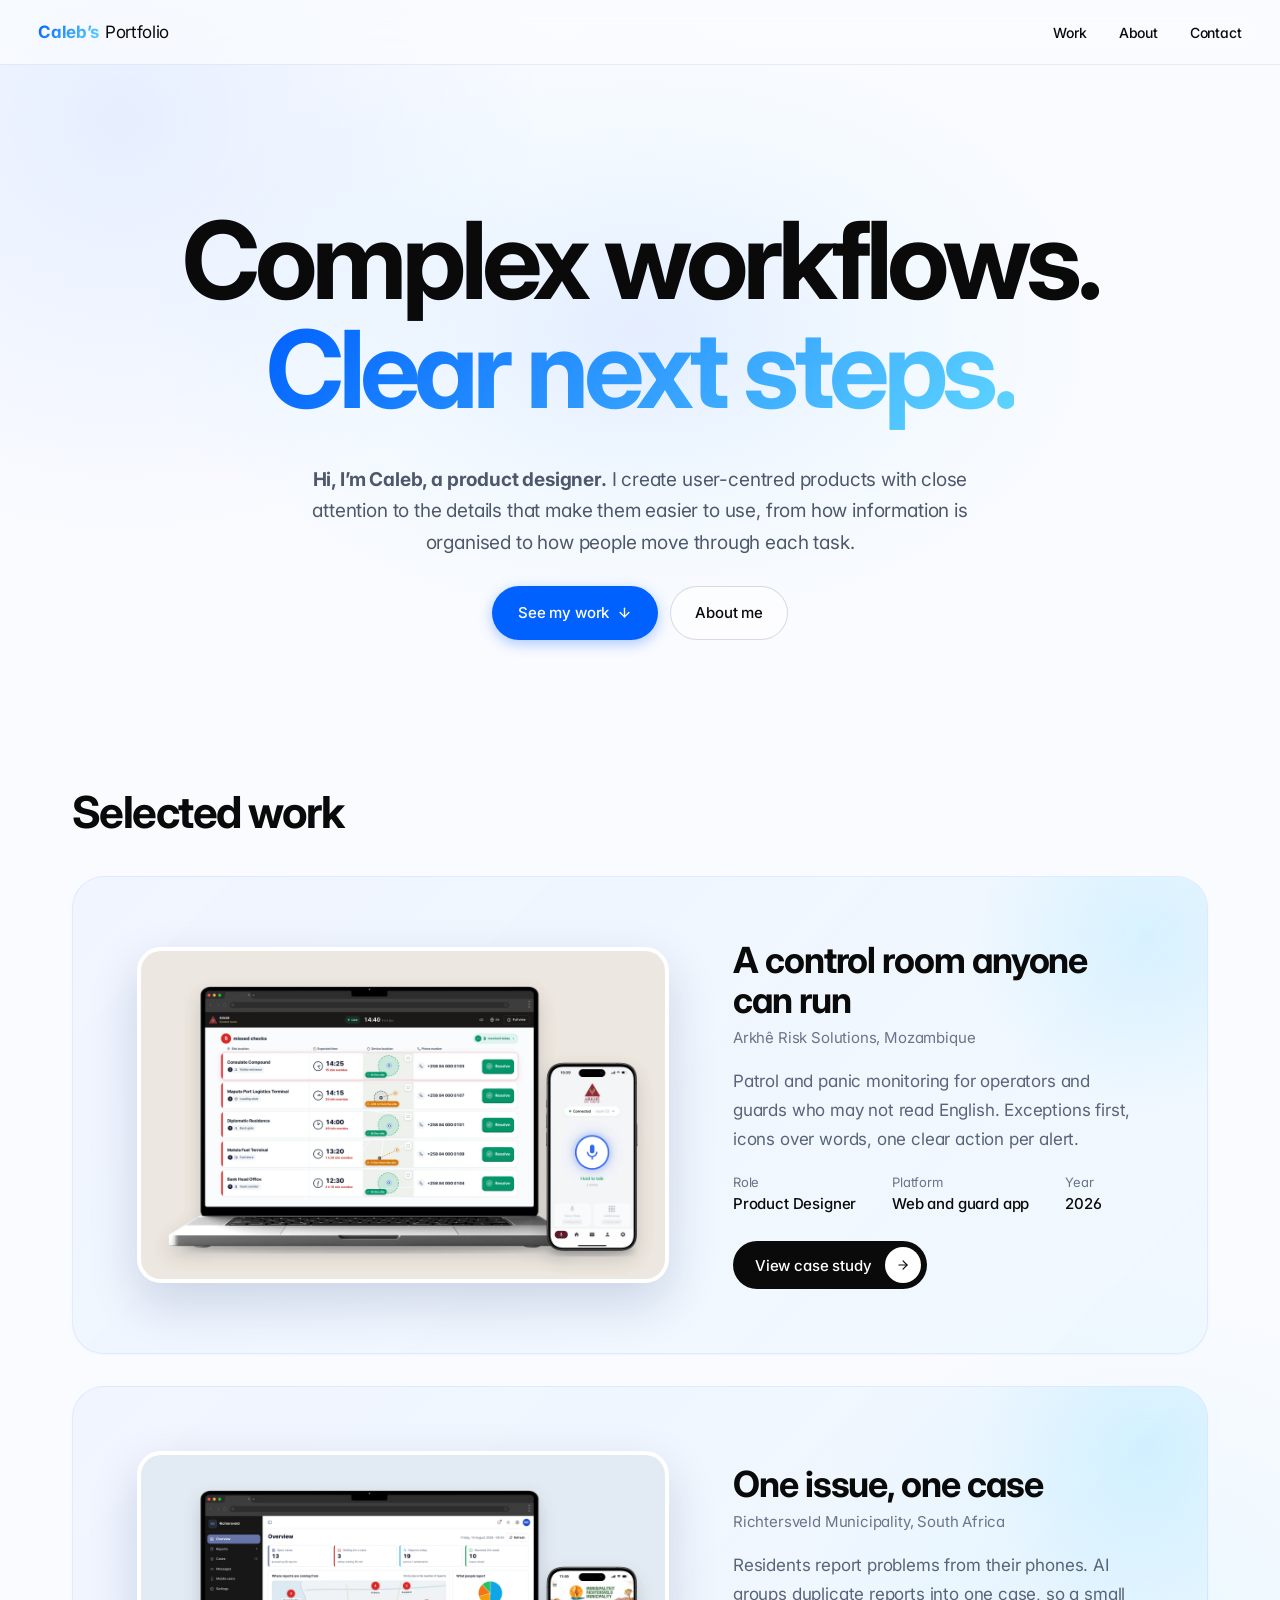
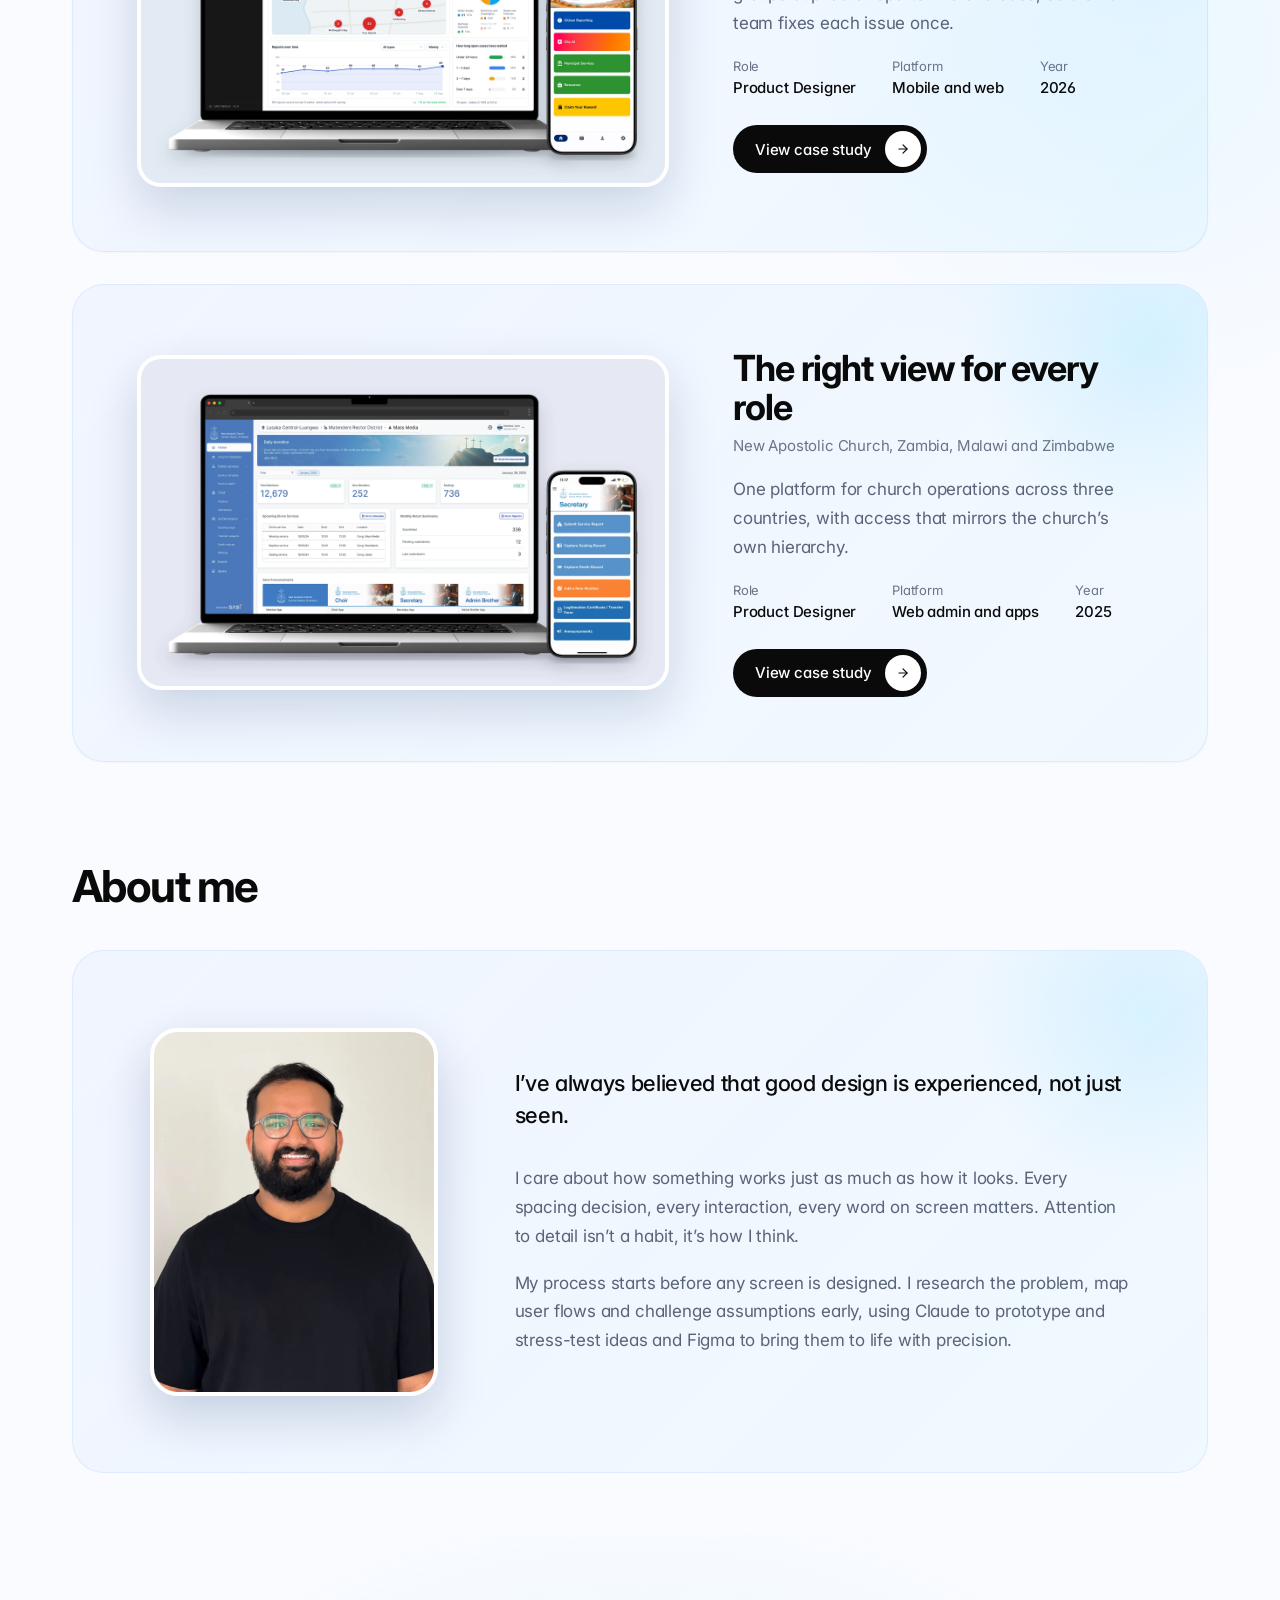
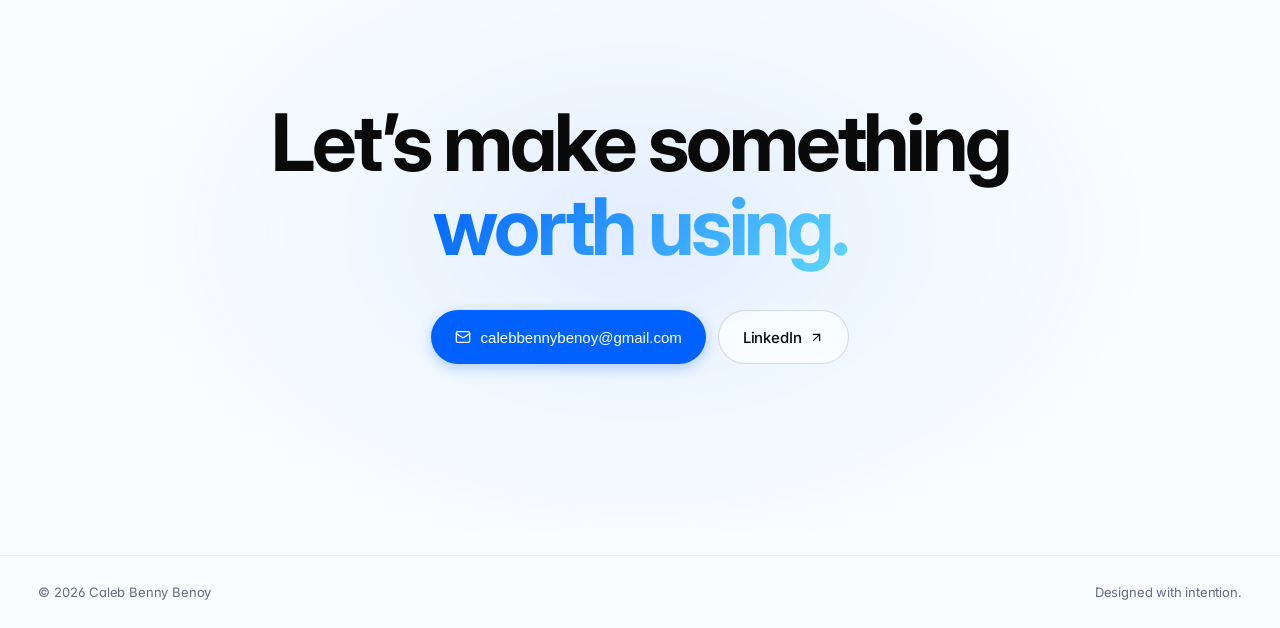
==== commit c3010c65: "Use the 2026 portrait in the About section Co-Authored-By: Claude Opus 5.5 <noreply@anthropic.com>" ====
--- a/index.html
+++ b/index.html
@@ -89,7 +89,7 @@
 <div style="position: relative; overflow: hidden; border-radius: 32px; padding: clamp(32px, 6vw, 80px); background: linear-gradient(135deg, rgba(0,97,255,0.04) 0%, rgba(96,215,255,0.06) 100%); border: 1px solid rgba(0,97,255,0.08)">
 <div aria-hidden="true" style="position: absolute; top: -120px; right: -120px; width: 360px; height: 360px; border-radius: 50%; background: radial-gradient(circle, rgba(96,215,255,0.18), rgba(96,215,255,0) 70%); pointer-events: none"></div>
 <div style="position: relative; display: flex; flex-wrap: wrap; align-items: center; gap: clamp(36px, 6vw, 80px)">
-<img src="assets/home-portrait-old.jpg" alt="Portrait of Caleb Benny Benoy" style="flex: none; width: 280px; height: 360px; max-width: 100%; object-fit: cover; border-radius: 28px; border: 4px solid #FFFFFF; box-shadow: 0 20px 50px rgba(0,30,90,0.18)">
+<img src="assets/home-portrait.webp" alt="Portrait of Caleb Benny Benoy" style="flex: none; width: 280px; height: 360px; max-width: 100%; object-fit: cover; border-radius: 28px; border: 4px solid #FFFFFF; box-shadow: 0 20px 50px rgba(0,30,90,0.18)">
 <div style="flex: 1 1 360px; min-width: 0; max-width: 640px; display: flex; flex-direction: column; gap: 18px">
 <p style="margin: 0 0 14px; font-size: 22px; line-height: 1.45; font-weight: 500; letter-spacing: -0.015em; color: #0A0A0A">I’ve always believed that good design is experienced, not just seen.</p>
 <p style="margin: 0; font-size: 17px; line-height: 1.7; color: #5A6478">I care about how something works just as much as how it looks. Every spacing decision, every interaction, every word on screen matters. Attention to detail isn’t a habit, it’s how I think.</p>
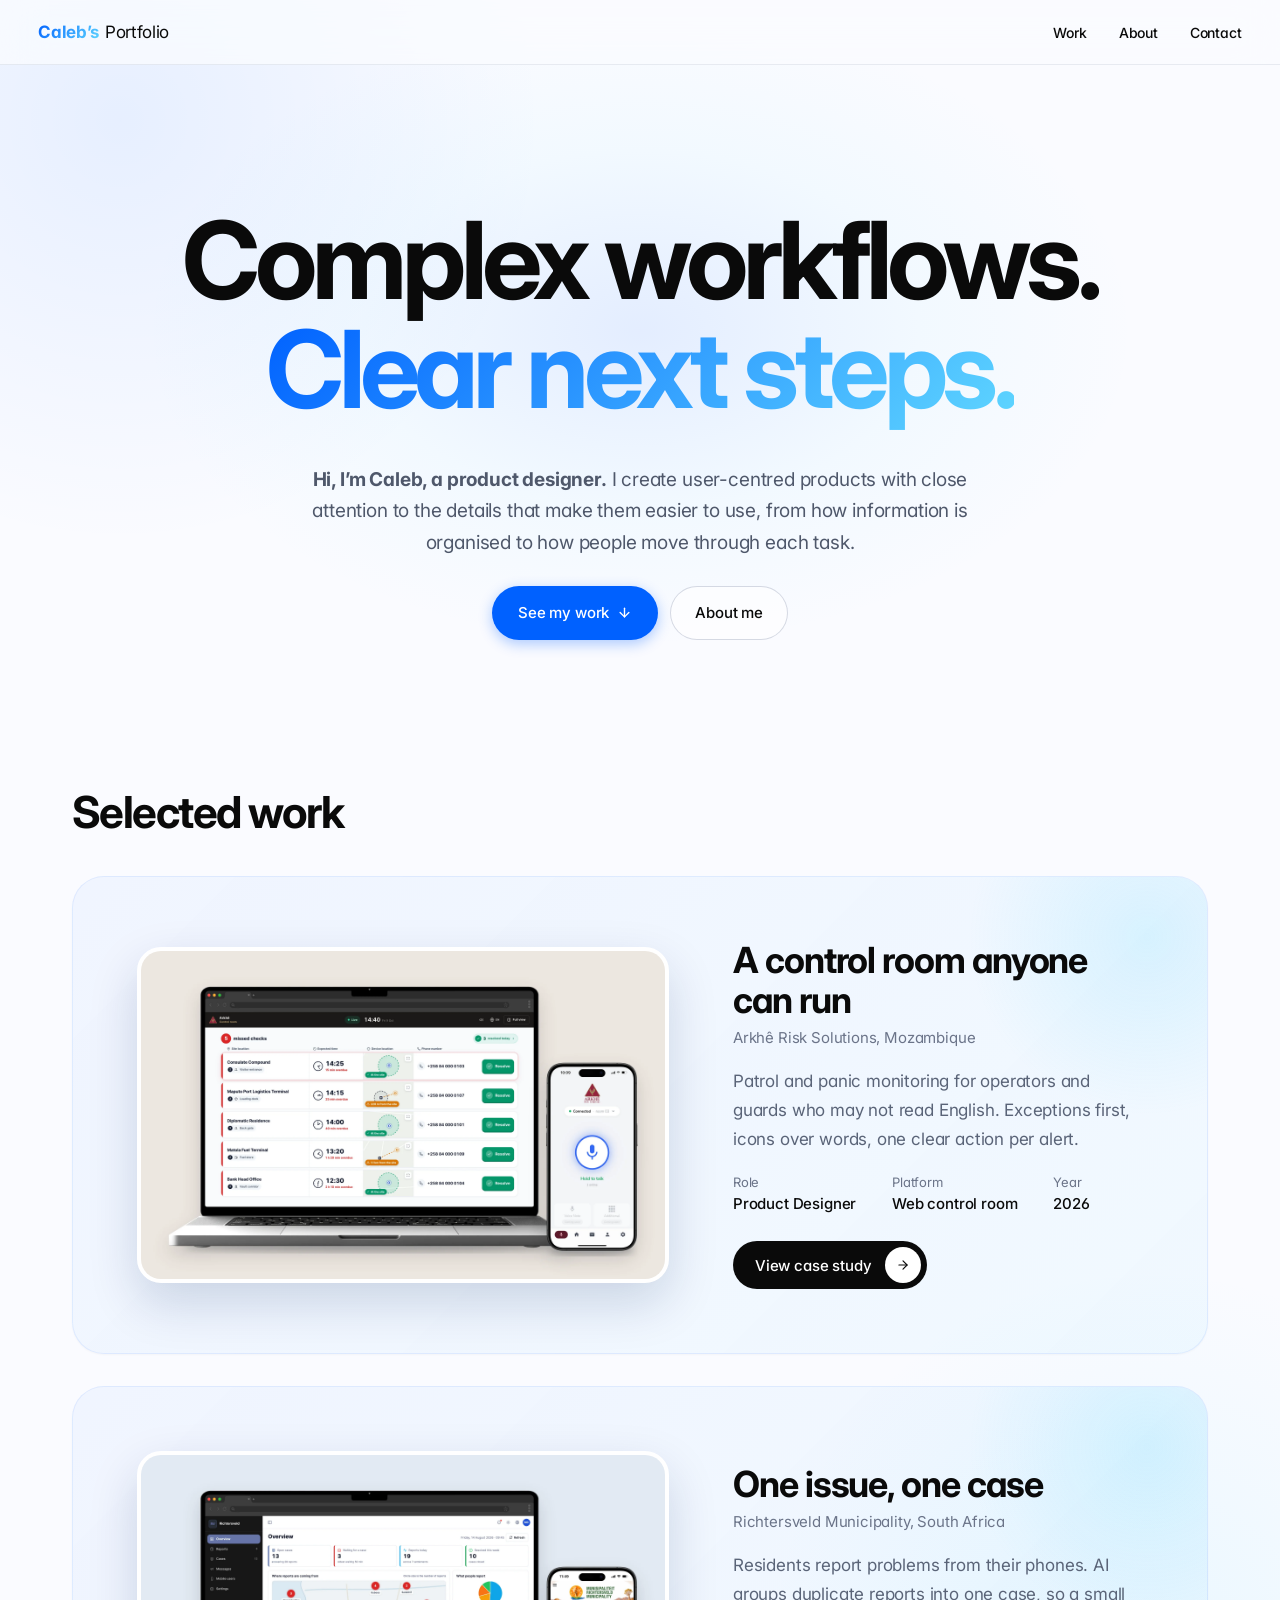
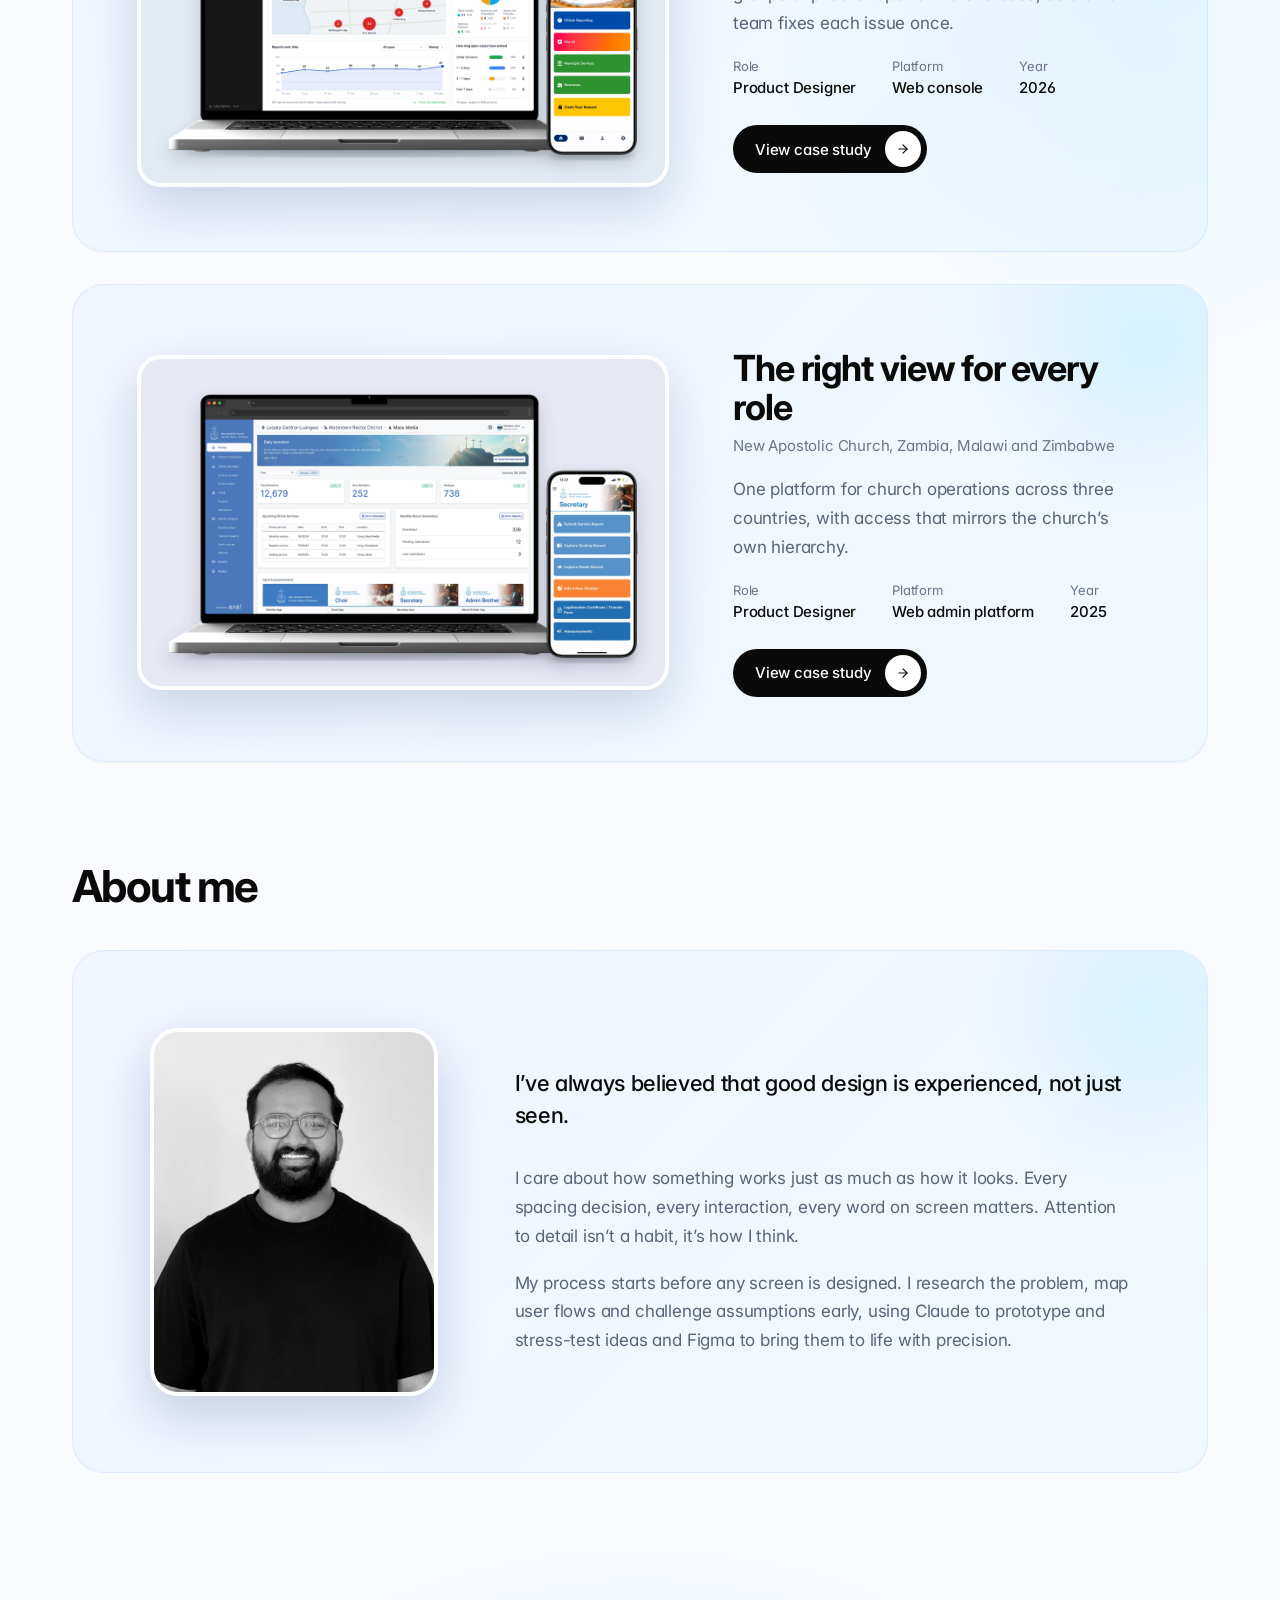
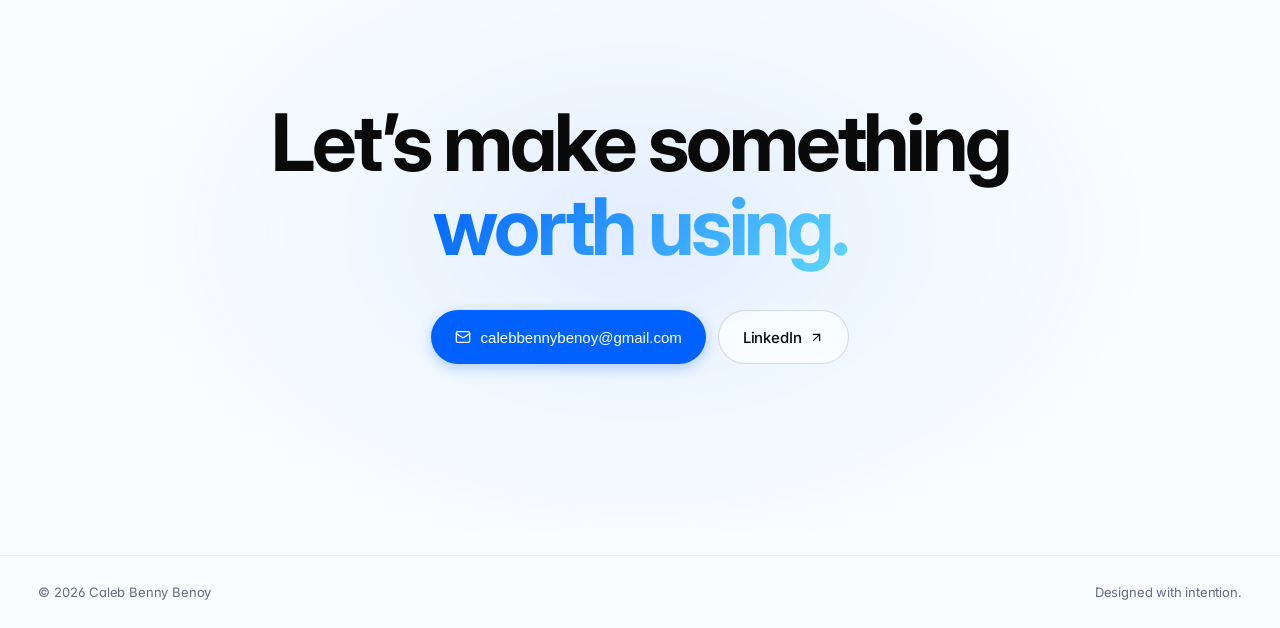
==== commit 3c140f01: "Clarify that the monitoring platforms are the design work The guard, resident and role apps were bui" ====
--- a/index.html
+++ b/index.html
@@ -81,7 +81,7 @@
 
 <section id="work" aria-labelledby="work-title" style="scroll-margin-top: 80px; position: relative; max-width: 1200px; margin: 0 auto; padding: clamp(32px, 5vw, 60px) clamp(20px, 3vw, 32px) 0; box-sizing: border-box; display: flex; flex-direction: column; gap: 32px">
 <h2 id="work-title" style="margin: 0 0 8px; font-size: clamp(32px, 3.6vw, 44px); line-height: 1.1; font-weight: 700; letter-spacing: -0.035em">Selected work</h2>
-<a href="arkhe.html" class="cs" style="display: block; position: relative; overflow: hidden; border-radius: 32px; padding: clamp(24px, 5vw, 64px); background: linear-gradient(135deg, rgba(0,97,255,0.04) 0%, rgba(96,215,255,0.06) 100%); border: 1px solid rgba(0,97,255,0.08); box-shadow: 0 1px 2px rgba(10,10,10,0.03); text-decoration: none; color: #0A0A0A"><div aria-hidden="true" style="position: absolute; top: -120px; right: -120px; width: 360px; height: 360px; border-radius: 50%; background: radial-gradient(circle, rgba(96,215,255,0.18), rgba(96,215,255,0) 70%); pointer-events: none"></div><div style="position: relative; display: flex; flex-wrap: wrap; align-items: center; gap: clamp(32px, 5vw, 64px)"><div style="flex: 1.2 1 440px; min-width: 0; aspect-ratio: 16 / 10; border-radius: 24px; border: 4px solid #FFFFFF; overflow: hidden; background: #FFFFFF; box-shadow: 0 20px 50px rgba(0,30,90,0.16)"><img class="csi" src="assets/banner-arkhe.webp" alt="Laptop and phone showing the product" loading="lazy" style="display: block; width: 100%; height: 100%; object-fit: cover; object-position: center"></div><div style="flex: 1 1 340px; min-width: 0; display: flex; flex-direction: column; gap: 20px"><div style="display: flex; flex-direction: column; gap: 8px"><h3 style="margin: 0; font-size: clamp(28px, 3vw, 36px); line-height: 1.1; font-weight: 700; letter-spacing: -0.03em; color: #0A0A0A">A control room anyone can run</h3><span style="font-size: 15px; color: #6B7489">Arkhê Risk Solutions, Mozambique</span></div><p style="margin: 0; font-size: 17px; line-height: 1.7; color: #5A6478">Patrol and panic monitoring for operators and guards who may not read English. Exceptions first, icons over words, one clear action per alert.</p><dl style="margin: 0; display: flex; flex-wrap: wrap; gap: 12px 36px"><div style="display: flex; flex-direction: column; gap: 4px"><dt style="font-size: 13px; color: #6B7489">Role</dt><dd style="margin: 0; font-size: 15px; font-weight: 500">Product Designer</dd></div><div style="display: flex; flex-direction: column; gap: 4px"><dt style="font-size: 13px; color: #6B7489">Platform</dt><dd style="margin: 0; font-size: 15px; font-weight: 500">Web and guard app</dd></div><div style="display: flex; flex-direction: column; gap: 4px"><dt style="font-size: 13px; color: #6B7489">Year</dt><dd style="margin: 0; font-size: 15px; font-weight: 500">2026</dd></div></dl><span class="lnk" style="align-self: flex-start; display: inline-flex; align-items: center; gap: 14px; min-height: 48px; margin-top: 8px; padding: 0 6px 0 22px; border-radius: 999px; background: #0A0A0A; color: #FFFFFF; font-size: 15px; font-weight: 500">View case study<span class="arr" aria-hidden="true" style="width: 36px; height: 36px; border-radius: 999px; background: #FFFFFF; color: #0A0A0A; display: inline-flex; align-items: center; justify-content: center"><svg aria-hidden="true" width="14" height="14" viewBox="0 0 24 24" fill="none" stroke="currentColor" stroke-width="2" stroke-linecap="round" stroke-linejoin="round" style="flex: none; "><path d="M5 12h14"></path><path d="m12 5 7 7-7 7"></path></svg></span></span></div></div></a><a href="richtersveld.html" class="cs" style="display: block; position: relative; overflow: hidden; border-radius: 32px; padding: clamp(24px, 5vw, 64px); background: linear-gradient(135deg, rgba(0,97,255,0.04) 0%, rgba(96,215,255,0.06) 100%); border: 1px solid rgba(0,97,255,0.08); box-shadow: 0 1px 2px rgba(10,10,10,0.03); text-decoration: none; color: #0A0A0A"><div aria-hidden="true" style="position: absolute; top: -120px; right: -120px; width: 360px; height: 360px; border-radius: 50%; background: radial-gradient(circle, rgba(96,215,255,0.18), rgba(96,215,255,0) 70%); pointer-events: none"></div><div style="position: relative; display: flex; flex-wrap: wrap; align-items: center; gap: clamp(32px, 5vw, 64px)"><div style="flex: 1.2 1 440px; min-width: 0; aspect-ratio: 16 / 10; border-radius: 24px; border: 4px solid #FFFFFF; overflow: hidden; background: #FFFFFF; box-shadow: 0 20px 50px rgba(0,30,90,0.16)"><img class="csi" src="assets/banner-rich.webp" alt="Laptop and phone showing the product" loading="lazy" style="display: block; width: 100%; height: 100%; object-fit: cover; object-position: center"></div><div style="flex: 1 1 340px; min-width: 0; display: flex; flex-direction: column; gap: 20px"><div style="display: flex; flex-direction: column; gap: 8px"><h3 style="margin: 0; font-size: clamp(28px, 3vw, 36px); line-height: 1.1; font-weight: 700; letter-spacing: -0.03em; color: #0A0A0A">One issue, one case</h3><span style="font-size: 15px; color: #6B7489">Richtersveld Municipality, South Africa</span></div><p style="margin: 0; font-size: 17px; line-height: 1.7; color: #5A6478">Residents report problems from their phones. AI groups duplicate reports into one case, so a small team fixes each issue once.</p><dl style="margin: 0; display: flex; flex-wrap: wrap; gap: 12px 36px"><div style="display: flex; flex-direction: column; gap: 4px"><dt style="font-size: 13px; color: #6B7489">Role</dt><dd style="margin: 0; font-size: 15px; font-weight: 500">Product Designer</dd></div><div style="display: flex; flex-direction: column; gap: 4px"><dt style="font-size: 13px; color: #6B7489">Platform</dt><dd style="margin: 0; font-size: 15px; font-weight: 500">Mobile and web</dd></div><div style="display: flex; flex-direction: column; gap: 4px"><dt style="font-size: 13px; color: #6B7489">Year</dt><dd style="margin: 0; font-size: 15px; font-weight: 500">2026</dd></div></dl><span class="lnk" style="align-self: flex-start; display: inline-flex; align-items: center; gap: 14px; min-height: 48px; margin-top: 8px; padding: 0 6px 0 22px; border-radius: 999px; background: #0A0A0A; color: #FFFFFF; font-size: 15px; font-weight: 500">View case study<span class="arr" aria-hidden="true" style="width: 36px; height: 36px; border-radius: 999px; background: #FFFFFF; color: #0A0A0A; display: inline-flex; align-items: center; justify-content: center"><svg aria-hidden="true" width="14" height="14" viewBox="0 0 24 24" fill="none" stroke="currentColor" stroke-width="2" stroke-linecap="round" stroke-linejoin="round" style="flex: none; "><path d="M5 12h14"></path><path d="m12 5 7 7-7 7"></path></svg></span></span></div></div></a><a href="nachurch.html" class="cs" style="display: block; position: relative; overflow: hidden; border-radius: 32px; padding: clamp(24px, 5vw, 64px); background: linear-gradient(135deg, rgba(0,97,255,0.04) 0%, rgba(96,215,255,0.06) 100%); border: 1px solid rgba(0,97,255,0.08); box-shadow: 0 1px 2px rgba(10,10,10,0.03); text-decoration: none; color: #0A0A0A"><div aria-hidden="true" style="position: absolute; top: -120px; right: -120px; width: 360px; height: 360px; border-radius: 50%; background: radial-gradient(circle, rgba(96,215,255,0.18), rgba(96,215,255,0) 70%); pointer-events: none"></div><div style="position: relative; display: flex; flex-wrap: wrap; align-items: center; gap: clamp(32px, 5vw, 64px)"><div style="flex: 1.2 1 440px; min-width: 0; aspect-ratio: 16 / 10; border-radius: 24px; border: 4px solid #FFFFFF; overflow: hidden; background: #FFFFFF; box-shadow: 0 20px 50px rgba(0,30,90,0.16)"><img class="csi" src="assets/banner-nac.webp" alt="Laptop and phone showing the product" loading="lazy" style="display: block; width: 100%; height: 100%; object-fit: cover; object-position: center"></div><div style="flex: 1 1 340px; min-width: 0; display: flex; flex-direction: column; gap: 20px"><div style="display: flex; flex-direction: column; gap: 8px"><h3 style="margin: 0; font-size: clamp(28px, 3vw, 36px); line-height: 1.1; font-weight: 700; letter-spacing: -0.03em; color: #0A0A0A">The right view for every role</h3><span style="font-size: 15px; color: #6B7489">New Apostolic Church, Zambia, Malawi and Zimbabwe</span></div><p style="margin: 0; font-size: 17px; line-height: 1.7; color: #5A6478">One platform for church operations across three countries, with access that mirrors the church’s own hierarchy.</p><dl style="margin: 0; display: flex; flex-wrap: wrap; gap: 12px 36px"><div style="display: flex; flex-direction: column; gap: 4px"><dt style="font-size: 13px; color: #6B7489">Role</dt><dd style="margin: 0; font-size: 15px; font-weight: 500">Product Designer</dd></div><div style="display: flex; flex-direction: column; gap: 4px"><dt style="font-size: 13px; color: #6B7489">Platform</dt><dd style="margin: 0; font-size: 15px; font-weight: 500">Web admin and apps</dd></div><div style="display: flex; flex-direction: column; gap: 4px"><dt style="font-size: 13px; color: #6B7489">Year</dt><dd style="margin: 0; font-size: 15px; font-weight: 500">2025</dd></div></dl><span class="lnk" style="align-self: flex-start; display: inline-flex; align-items: center; gap: 14px; min-height: 48px; margin-top: 8px; padding: 0 6px 0 22px; border-radius: 999px; background: #0A0A0A; color: #FFFFFF; font-size: 15px; font-weight: 500">View case study<span class="arr" aria-hidden="true" style="width: 36px; height: 36px; border-radius: 999px; background: #FFFFFF; color: #0A0A0A; display: inline-flex; align-items: center; justify-content: center"><svg aria-hidden="true" width="14" height="14" viewBox="0 0 24 24" fill="none" stroke="currentColor" stroke-width="2" stroke-linecap="round" stroke-linejoin="round" style="flex: none; "><path d="M5 12h14"></path><path d="m12 5 7 7-7 7"></path></svg></span></span></div></div></a>
+<a href="arkhe.html" class="cs" style="display: block; position: relative; overflow: hidden; border-radius: 32px; padding: clamp(24px, 5vw, 64px); background: linear-gradient(135deg, rgba(0,97,255,0.04) 0%, rgba(96,215,255,0.06) 100%); border: 1px solid rgba(0,97,255,0.08); box-shadow: 0 1px 2px rgba(10,10,10,0.03); text-decoration: none; color: #0A0A0A"><div aria-hidden="true" style="position: absolute; top: -120px; right: -120px; width: 360px; height: 360px; border-radius: 50%; background: radial-gradient(circle, rgba(96,215,255,0.18), rgba(96,215,255,0) 70%); pointer-events: none"></div><div style="position: relative; display: flex; flex-wrap: wrap; align-items: center; gap: clamp(32px, 5vw, 64px)"><div style="flex: 1.2 1 440px; min-width: 0; aspect-ratio: 16 / 10; border-radius: 24px; border: 4px solid #FFFFFF; overflow: hidden; background: #FFFFFF; box-shadow: 0 20px 50px rgba(0,30,90,0.16)"><img class="csi" src="assets/banner-arkhe.webp" alt="Laptop and phone showing the product" loading="lazy" style="display: block; width: 100%; height: 100%; object-fit: cover; object-position: center"></div><div style="flex: 1 1 340px; min-width: 0; display: flex; flex-direction: column; gap: 20px"><div style="display: flex; flex-direction: column; gap: 8px"><h3 style="margin: 0; font-size: clamp(28px, 3vw, 36px); line-height: 1.1; font-weight: 700; letter-spacing: -0.03em; color: #0A0A0A">A control room anyone can run</h3><span style="font-size: 15px; color: #6B7489">Arkhê Risk Solutions, Mozambique</span></div><p style="margin: 0; font-size: 17px; line-height: 1.7; color: #5A6478">Patrol and panic monitoring for operators and guards who may not read English. Exceptions first, icons over words, one clear action per alert.</p><dl style="margin: 0; display: flex; flex-wrap: wrap; gap: 12px 36px"><div style="display: flex; flex-direction: column; gap: 4px"><dt style="font-size: 13px; color: #6B7489">Role</dt><dd style="margin: 0; font-size: 15px; font-weight: 500">Product Designer</dd></div><div style="display: flex; flex-direction: column; gap: 4px"><dt style="font-size: 13px; color: #6B7489">Platform</dt><dd style="margin: 0; font-size: 15px; font-weight: 500">Web control room</dd></div><div style="display: flex; flex-direction: column; gap: 4px"><dt style="font-size: 13px; color: #6B7489">Year</dt><dd style="margin: 0; font-size: 15px; font-weight: 500">2026</dd></div></dl><span class="lnk" style="align-self: flex-start; display: inline-flex; align-items: center; gap: 14px; min-height: 48px; margin-top: 8px; padding: 0 6px 0 22px; border-radius: 999px; background: #0A0A0A; color: #FFFFFF; font-size: 15px; font-weight: 500">View case study<span class="arr" aria-hidden="true" style="width: 36px; height: 36px; border-radius: 999px; background: #FFFFFF; color: #0A0A0A; display: inline-flex; align-items: center; justify-content: center"><svg aria-hidden="true" width="14" height="14" viewBox="0 0 24 24" fill="none" stroke="currentColor" stroke-width="2" stroke-linecap="round" stroke-linejoin="round" style="flex: none; "><path d="M5 12h14"></path><path d="m12 5 7 7-7 7"></path></svg></span></span></div></div></a><a href="richtersveld.html" class="cs" style="display: block; position: relative; overflow: hidden; border-radius: 32px; padding: clamp(24px, 5vw, 64px); background: linear-gradient(135deg, rgba(0,97,255,0.04) 0%, rgba(96,215,255,0.06) 100%); border: 1px solid rgba(0,97,255,0.08); box-shadow: 0 1px 2px rgba(10,10,10,0.03); text-decoration: none; color: #0A0A0A"><div aria-hidden="true" style="position: absolute; top: -120px; right: -120px; width: 360px; height: 360px; border-radius: 50%; background: radial-gradient(circle, rgba(96,215,255,0.18), rgba(96,215,255,0) 70%); pointer-events: none"></div><div style="position: relative; display: flex; flex-wrap: wrap; align-items: center; gap: clamp(32px, 5vw, 64px)"><div style="flex: 1.2 1 440px; min-width: 0; aspect-ratio: 16 / 10; border-radius: 24px; border: 4px solid #FFFFFF; overflow: hidden; background: #FFFFFF; box-shadow: 0 20px 50px rgba(0,30,90,0.16)"><img class="csi" src="assets/banner-rich.webp" alt="Laptop and phone showing the product" loading="lazy" style="display: block; width: 100%; height: 100%; object-fit: cover; object-position: center"></div><div style="flex: 1 1 340px; min-width: 0; display: flex; flex-direction: column; gap: 20px"><div style="display: flex; flex-direction: column; gap: 8px"><h3 style="margin: 0; font-size: clamp(28px, 3vw, 36px); line-height: 1.1; font-weight: 700; letter-spacing: -0.03em; color: #0A0A0A">One issue, one case</h3><span style="font-size: 15px; color: #6B7489">Richtersveld Municipality, South Africa</span></div><p style="margin: 0; font-size: 17px; line-height: 1.7; color: #5A6478">Residents report problems from their phones. AI groups duplicate reports into one case, so a small team fixes each issue once.</p><dl style="margin: 0; display: flex; flex-wrap: wrap; gap: 12px 36px"><div style="display: flex; flex-direction: column; gap: 4px"><dt style="font-size: 13px; color: #6B7489">Role</dt><dd style="margin: 0; font-size: 15px; font-weight: 500">Product Designer</dd></div><div style="display: flex; flex-direction: column; gap: 4px"><dt style="font-size: 13px; color: #6B7489">Platform</dt><dd style="margin: 0; font-size: 15px; font-weight: 500">Web console</dd></div><div style="display: flex; flex-direction: column; gap: 4px"><dt style="font-size: 13px; color: #6B7489">Year</dt><dd style="margin: 0; font-size: 15px; font-weight: 500">2026</dd></div></dl><span class="lnk" style="align-self: flex-start; display: inline-flex; align-items: center; gap: 14px; min-height: 48px; margin-top: 8px; padding: 0 6px 0 22px; border-radius: 999px; background: #0A0A0A; color: #FFFFFF; font-size: 15px; font-weight: 500">View case study<span class="arr" aria-hidden="true" style="width: 36px; height: 36px; border-radius: 999px; background: #FFFFFF; color: #0A0A0A; display: inline-flex; align-items: center; justify-content: center"><svg aria-hidden="true" width="14" height="14" viewBox="0 0 24 24" fill="none" stroke="currentColor" stroke-width="2" stroke-linecap="round" stroke-linejoin="round" style="flex: none; "><path d="M5 12h14"></path><path d="m12 5 7 7-7 7"></path></svg></span></span></div></div></a><a href="nachurch.html" class="cs" style="display: block; position: relative; overflow: hidden; border-radius: 32px; padding: clamp(24px, 5vw, 64px); background: linear-gradient(135deg, rgba(0,97,255,0.04) 0%, rgba(96,215,255,0.06) 100%); border: 1px solid rgba(0,97,255,0.08); box-shadow: 0 1px 2px rgba(10,10,10,0.03); text-decoration: none; color: #0A0A0A"><div aria-hidden="true" style="position: absolute; top: -120px; right: -120px; width: 360px; height: 360px; border-radius: 50%; background: radial-gradient(circle, rgba(96,215,255,0.18), rgba(96,215,255,0) 70%); pointer-events: none"></div><div style="position: relative; display: flex; flex-wrap: wrap; align-items: center; gap: clamp(32px, 5vw, 64px)"><div style="flex: 1.2 1 440px; min-width: 0; aspect-ratio: 16 / 10; border-radius: 24px; border: 4px solid #FFFFFF; overflow: hidden; background: #FFFFFF; box-shadow: 0 20px 50px rgba(0,30,90,0.16)"><img class="csi" src="assets/banner-nac.webp" alt="Laptop and phone showing the product" loading="lazy" style="display: block; width: 100%; height: 100%; object-fit: cover; object-position: center"></div><div style="flex: 1 1 340px; min-width: 0; display: flex; flex-direction: column; gap: 20px"><div style="display: flex; flex-direction: column; gap: 8px"><h3 style="margin: 0; font-size: clamp(28px, 3vw, 36px); line-height: 1.1; font-weight: 700; letter-spacing: -0.03em; color: #0A0A0A">The right view for every role</h3><span style="font-size: 15px; color: #6B7489">New Apostolic Church, Zambia, Malawi and Zimbabwe</span></div><p style="margin: 0; font-size: 17px; line-height: 1.7; color: #5A6478">One platform for church operations across three countries, with access that mirrors the church’s own hierarchy.</p><dl style="margin: 0; display: flex; flex-wrap: wrap; gap: 12px 36px"><div style="display: flex; flex-direction: column; gap: 4px"><dt style="font-size: 13px; color: #6B7489">Role</dt><dd style="margin: 0; font-size: 15px; font-weight: 500">Product Designer</dd></div><div style="display: flex; flex-direction: column; gap: 4px"><dt style="font-size: 13px; color: #6B7489">Platform</dt><dd style="margin: 0; font-size: 15px; font-weight: 500">Web admin platform</dd></div><div style="display: flex; flex-direction: column; gap: 4px"><dt style="font-size: 13px; color: #6B7489">Year</dt><dd style="margin: 0; font-size: 15px; font-weight: 500">2025</dd></div></dl><span class="lnk" style="align-self: flex-start; display: inline-flex; align-items: center; gap: 14px; min-height: 48px; margin-top: 8px; padding: 0 6px 0 22px; border-radius: 999px; background: #0A0A0A; color: #FFFFFF; font-size: 15px; font-weight: 500">View case study<span class="arr" aria-hidden="true" style="width: 36px; height: 36px; border-radius: 999px; background: #FFFFFF; color: #0A0A0A; display: inline-flex; align-items: center; justify-content: center"><svg aria-hidden="true" width="14" height="14" viewBox="0 0 24 24" fill="none" stroke="currentColor" stroke-width="2" stroke-linecap="round" stroke-linejoin="round" style="flex: none; "><path d="M5 12h14"></path><path d="m12 5 7 7-7 7"></path></svg></span></span></div></div></a>
 </section>
 
 <section id="about" aria-labelledby="about-title" style="scroll-margin-top: 80px; position: relative; max-width: 1200px; margin: 0 auto; padding: clamp(60px, 8vw, 100px) clamp(20px, 3vw, 32px) clamp(40px, 5vw, 60px); box-sizing: border-box; display: flex; flex-direction: column; gap: 40px">
